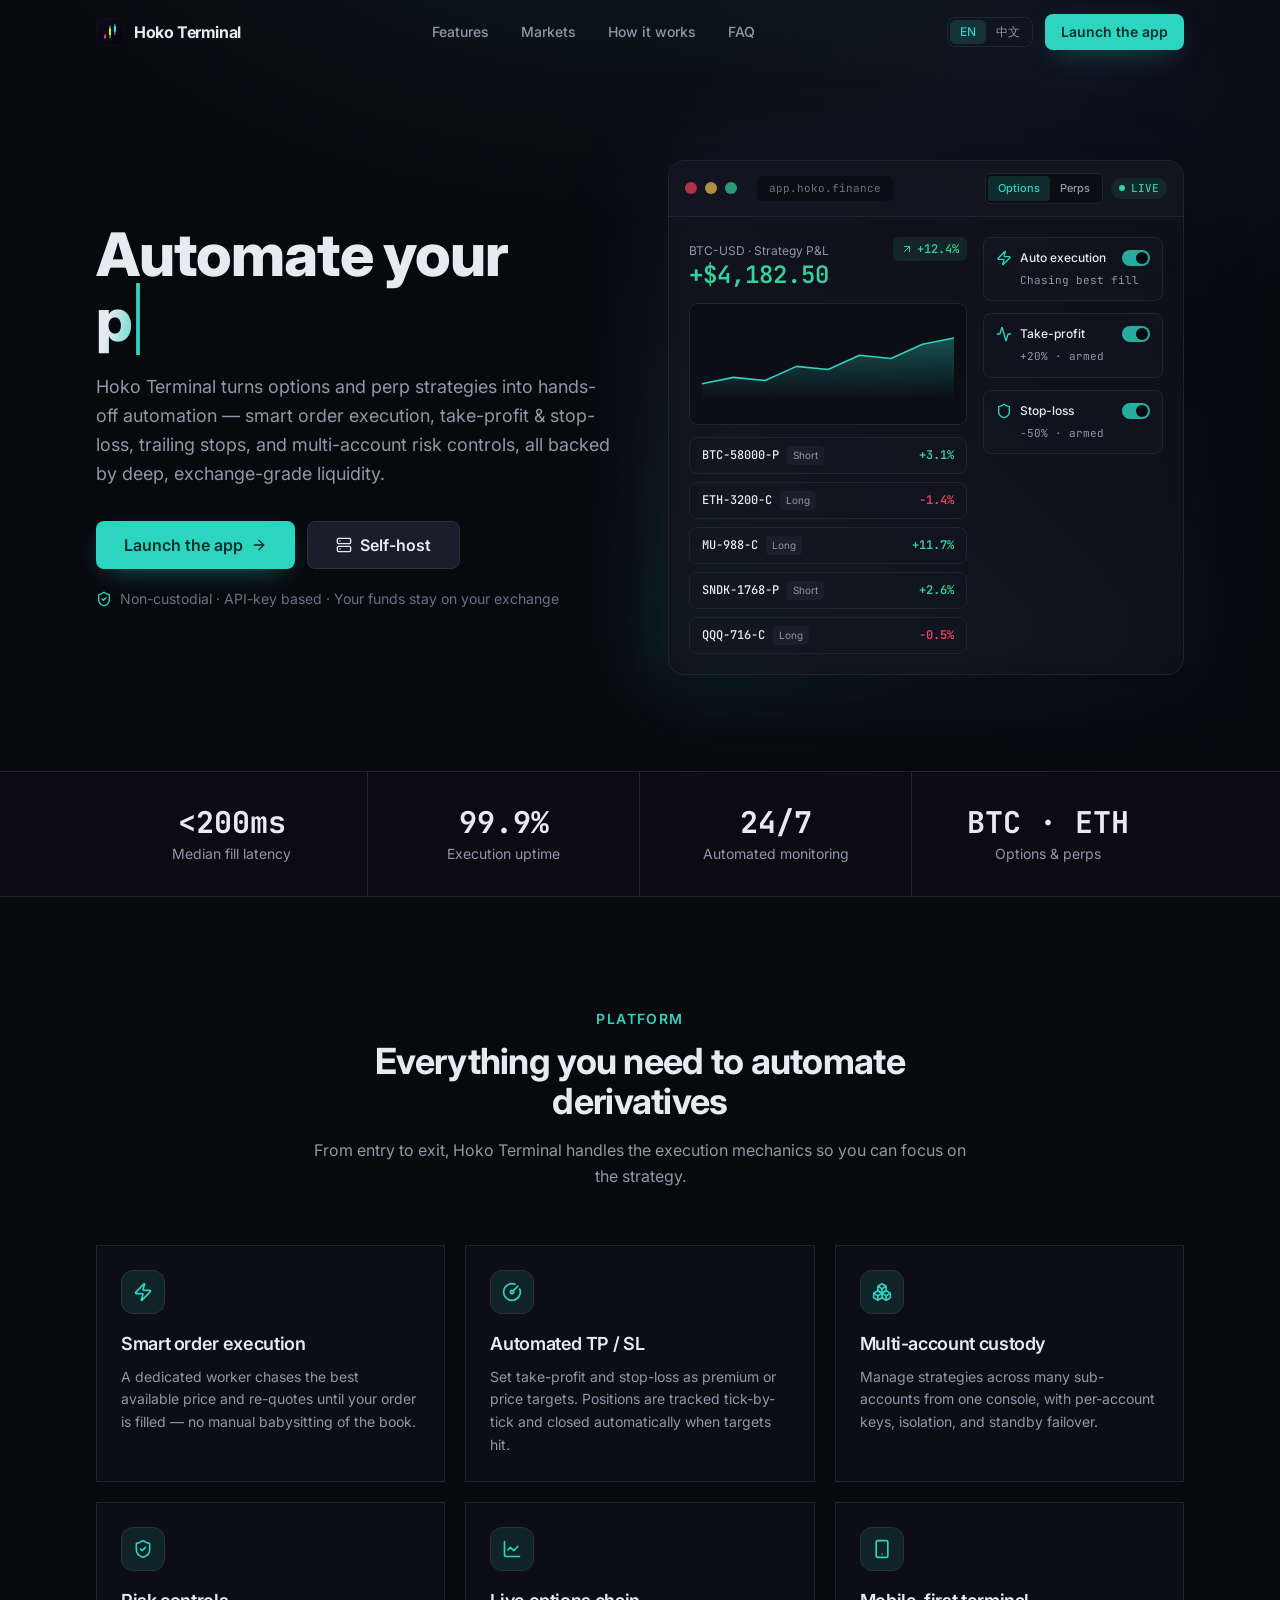
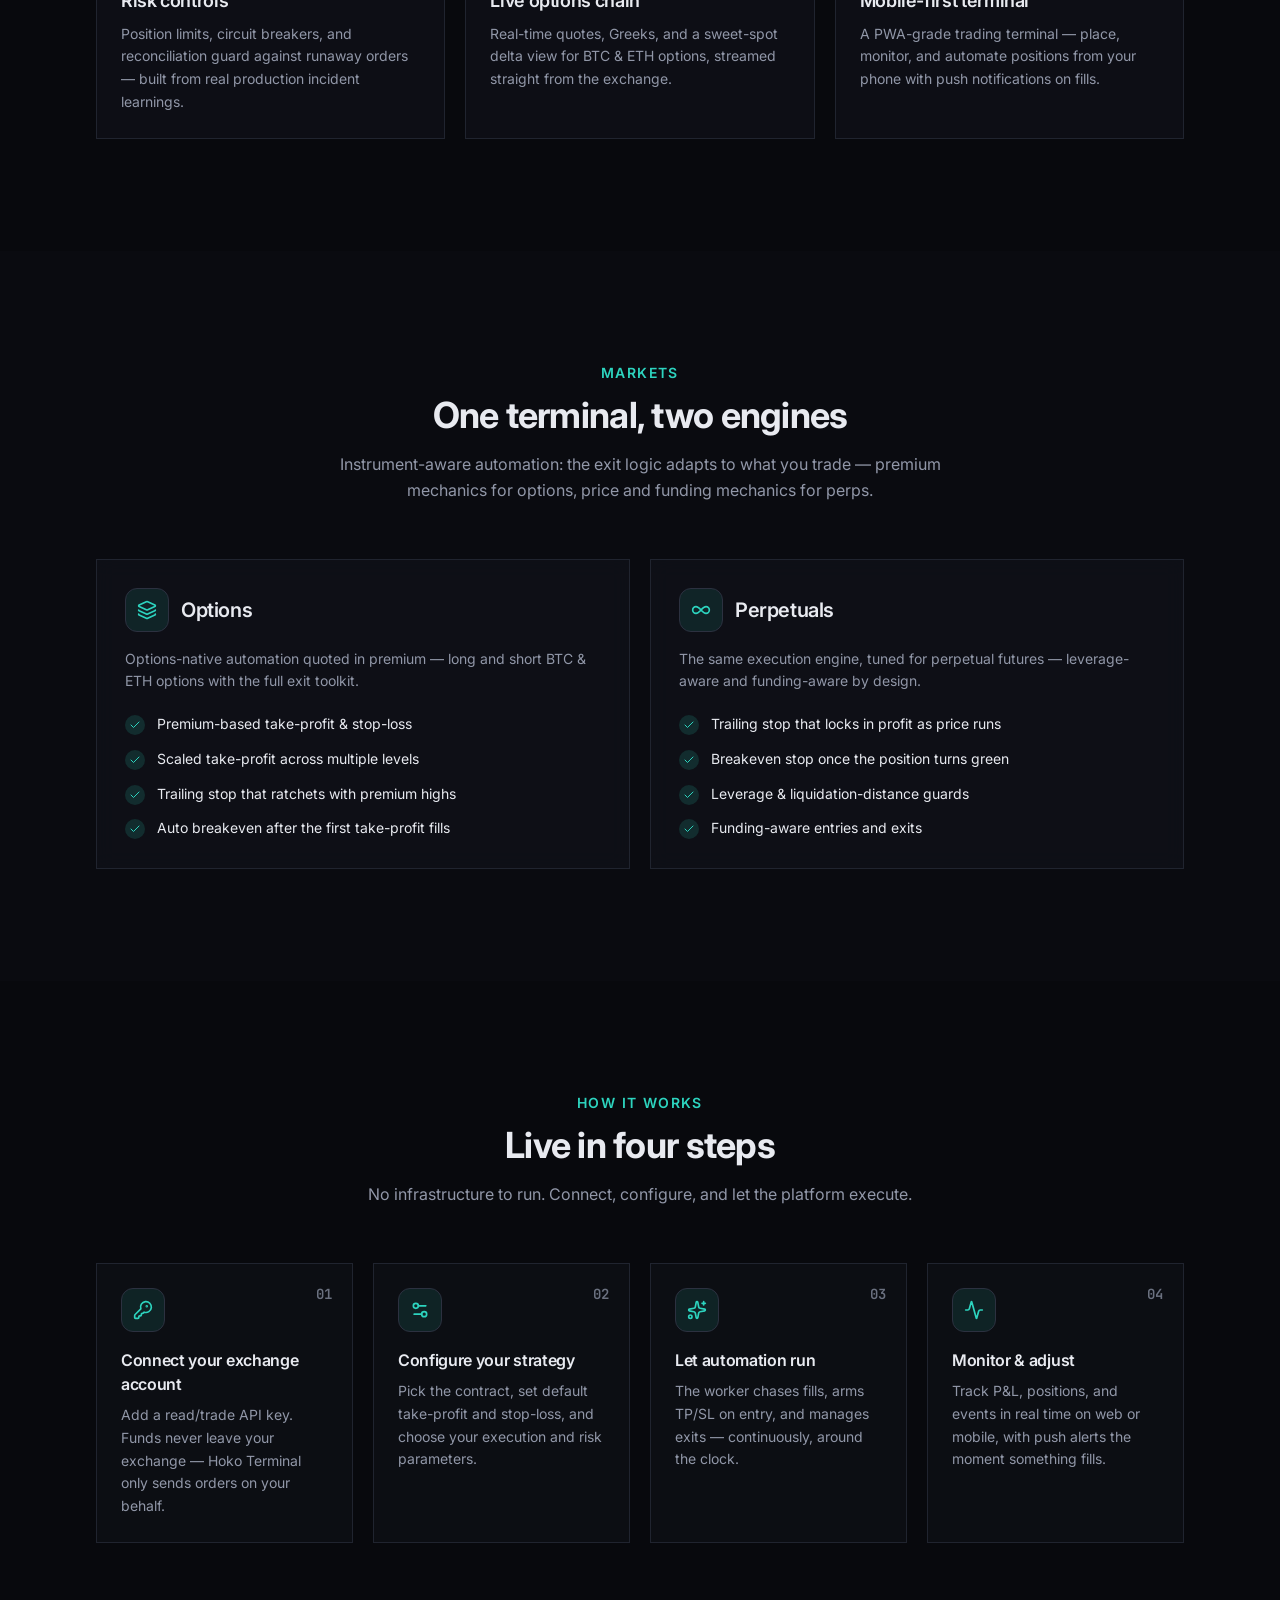
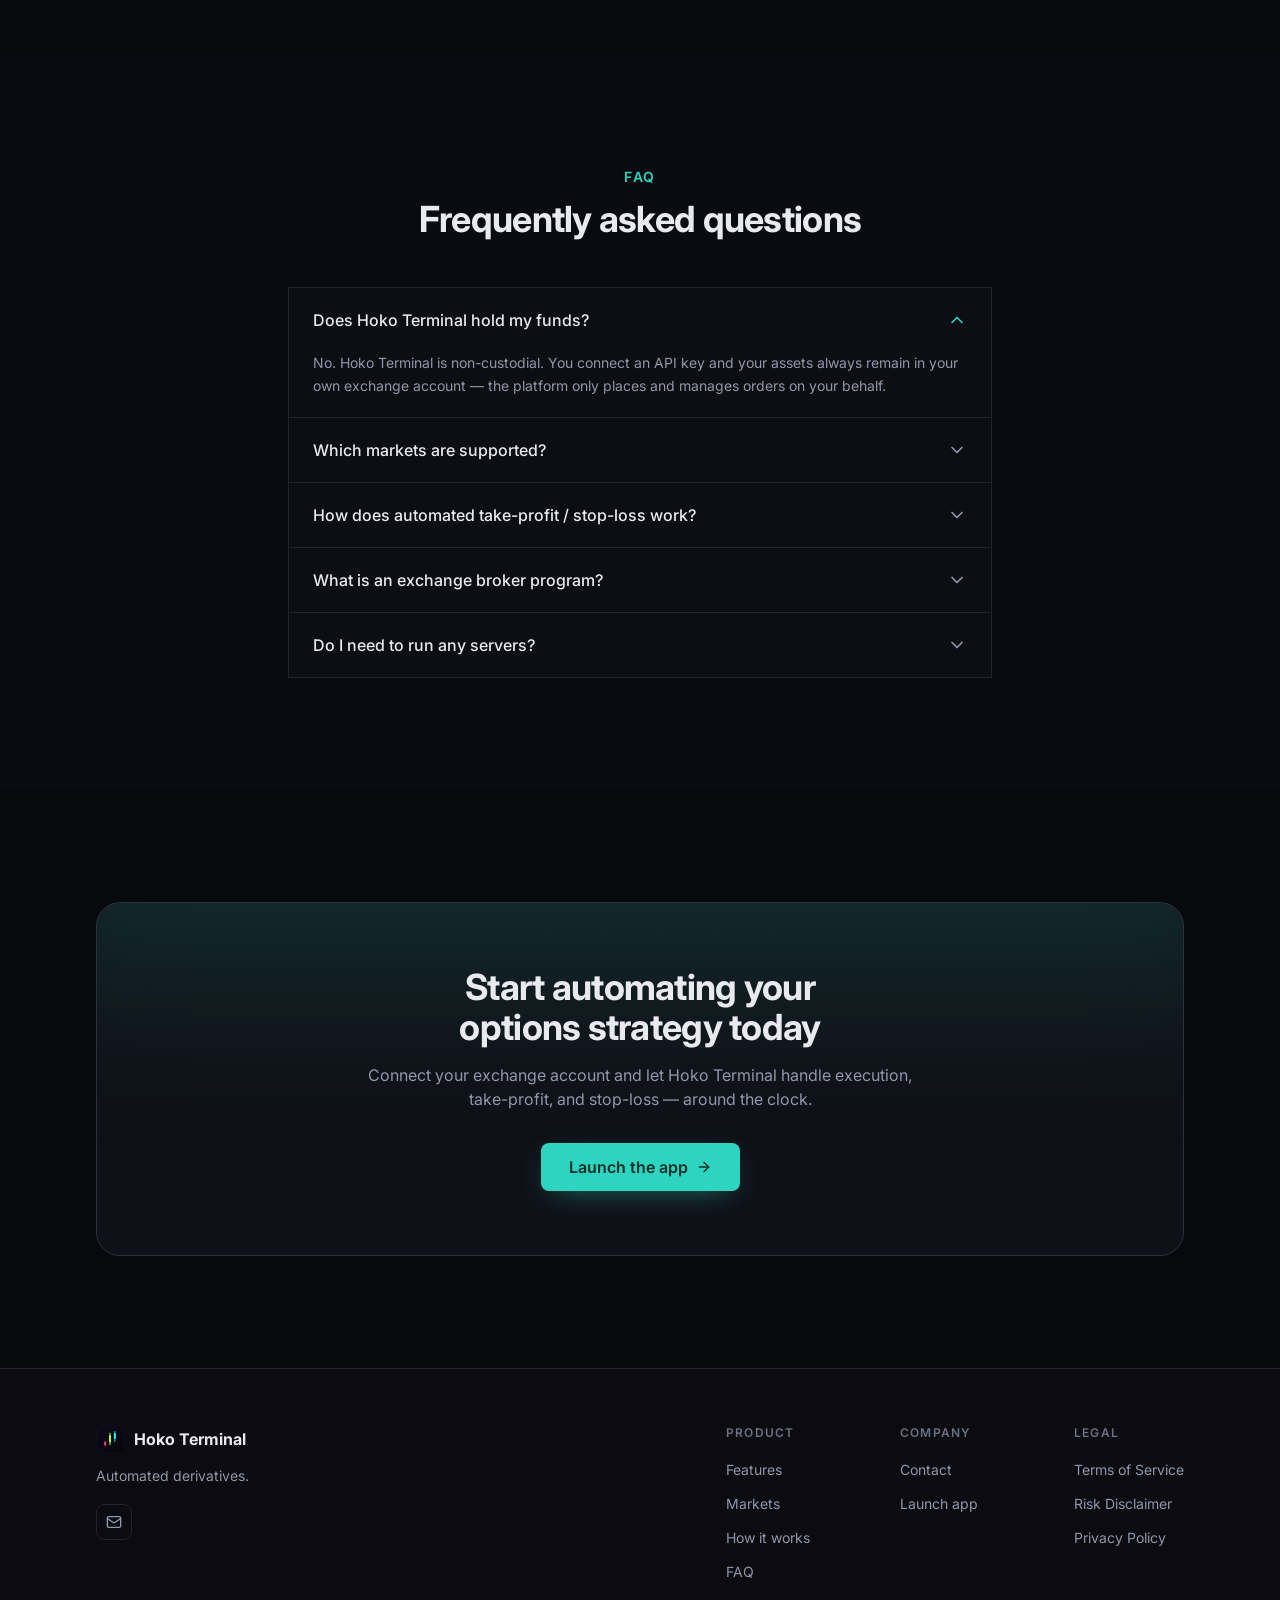
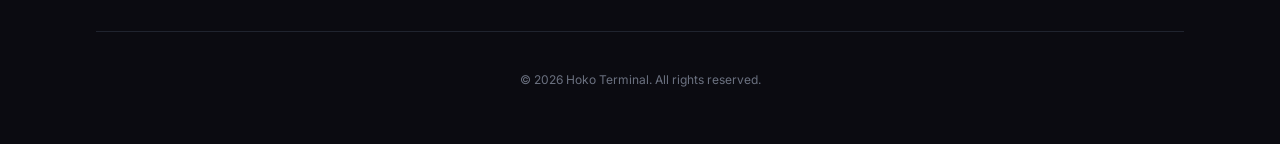
==== index.html @ 72d1b21d "feat: initial release" ====
<!doctype html>
<html lang="en" class="dark">
  <head>
    <meta charset="UTF-8" />
    <meta name="viewport" content="width=device-width, initial-scale=1.0" />
    <title>Hoko Terminal — Automated derivatives</title>
    <meta
      name="description"
      content="Hoko Terminal is an automated derivatives trading and strategy platform. Automate execution, take-profit / stop-loss, and risk controls across options and perpetuals, on every account and market."
    />
    <link rel="icon" type="image/svg+xml" href="/icon.svg" />
    <link rel="icon" type="image/png" sizes="32x32" href="/favicon-32.png" />
    <link rel="apple-touch-icon" href="/apple-touch-icon.png" />
    <link rel="preconnect" href="https://fonts.googleapis.com" />
    <link rel="preconnect" href="https://fonts.gstatic.com" crossorigin />
    <link
      href="https://fonts.googleapis.com/css2?family=Inter:wght@400;500;600;700;800&family=JetBrains+Mono:wght@400;500;600&display=swap"
      rel="stylesheet"
    />
    <script type="module" crossorigin src="/assets/main-DISXMI8W.js"></script>
    <link rel="modulepreload" crossorigin href="/assets/styles-DT14Fcyo.js">
    <link rel="stylesheet" crossorigin href="/assets/styles-CQISBtaQ.css">
  </head>
  <body>
    <div id="root"></div>
  </body>
</html>
---- assets/styles-CQISBtaQ.css ----
/*! tailwindcss v4.3.3 | MIT License | https://tailwindcss.com */
@layer properties{@supports (((-webkit-hyphens:none)) and (not (margin-trim:inline))) or ((-moz-orient:inline) and (not (color:rgb(from red r g b)))){*,:before,:after,::backdrop{--tw-translate-x:0;--tw-translate-y:0;--tw-translate-z:0;--tw-space-y-reverse:0;--tw-divide-y-reverse:0;--tw-border-style:solid;--tw-gradient-position:initial;--tw-gradient-from:#0000;--tw-gradient-via:#0000;--tw-gradient-to:#0000;--tw-gradient-stops:initial;--tw-gradient-via-stops:initial;--tw-gradient-from-position:0%;--tw-gradient-via-position:50%;--tw-gradient-to-position:100%;--tw-leading:initial;--tw-font-weight:initial;--tw-tracking:initial;--tw-shadow:0 0 #0000;--tw-shadow-color:initial;--tw-shadow-alpha:100%;--tw-inset-shadow:0 0 #0000;--tw-inset-shadow-color:initial;--tw-inset-shadow-alpha:100%;--tw-ring-color:initial;--tw-ring-shadow:0 0 #0000;--tw-inset-ring-color:initial;--tw-inset-ring-shadow:0 0 #0000;--tw-ring-inset:initial;--tw-ring-offset-width:0px;--tw-ring-offset-color:#fff;--tw-ring-offset-shadow:0 0 #0000;--tw-outline-style:solid;--tw-blur:initial;--tw-brightness:initial;--tw-contrast:initial;--tw-grayscale:initial;--tw-hue-rotate:initial;--tw-invert:initial;--tw-opacity:initial;--tw-saturate:initial;--tw-sepia:initial;--tw-drop-shadow:initial;--tw-drop-shadow-color:initial;--tw-drop-shadow-alpha:100%;--tw-drop-shadow-size:initial;--tw-duration:initial;--tw-divide-x-reverse:0}}}@layer theme{:root,:host{--font-sans:"Inter", ui-sans-serif, system-ui, -apple-system, "Segoe UI", sans-serif;--font-mono:"JetBrains Mono", "SFMono-Regular", ui-monospace, monospace;--color-black:#000;--spacing:.25rem;--container-xs:20rem;--container-xl:36rem;--container-2xl:42rem;--container-3xl:48rem;--container-6xl:72rem;--text-xs:.75rem;--text-xs--line-height:calc(1 / .75);--text-sm:.875rem;--text-sm--line-height:calc(1.25 / .875);--text-base:1rem;--text-base--line-height:calc(1.5 / 1);--text-lg:1.125rem;--text-lg--line-height:calc(1.75 / 1.125);--text-xl:1.25rem;--text-xl--line-height:calc(1.75 / 1.25);--text-2xl:1.5rem;--text-2xl--line-height:calc(2 / 1.5);--text-3xl:1.875rem;--text-3xl--line-height:calc(2.25 / 1.875);--text-4xl:2.25rem;--text-4xl--line-height:calc(2.5 / 2.25);--text-5xl:3rem;--text-5xl--line-height:1;--text-6xl:3.75rem;--text-6xl--line-height:1;--font-weight-light:300;--font-weight-medium:500;--font-weight-semibold:600;--font-weight-bold:700;--font-weight-extrabold:800;--tracking-tight:-.025em;--tracking-widest:.1em;--leading-relaxed:1.625;--radius-md:.375rem;--radius-lg:.5rem;--radius-xl:.75rem;--radius-2xl:1rem;--radius-3xl:1.5rem;--animate-pulse:pulse 2s cubic-bezier(.4, 0, .6, 1) infinite;--blur-2xl:40px;--blur-3xl:64px;--default-transition-duration:.15s;--default-transition-timing-function:cubic-bezier(.4, 0, .2, 1);--default-font-family:var(--font-sans);--default-mono-font-family:var(--font-mono);--color-bg:#08090d;--color-surface:#0f1118;--color-surface-2:#151823;--color-elevated:#1a1e2b;--color-border:#20242f;--color-border-strong:#2c3140;--color-fg:#e8eaf0;--color-muted:#9197a8;--color-faint:#6b7180;--color-accent:#2dd4bf;--color-accent-fg:#042f2a;--color-accent-2:#6366f1;--color-up:#34d399;--color-down:#f43f5e;--radius-card:1rem}}@layer base{*,:after,:before,::backdrop{box-sizing:border-box;border:0 solid;margin:0;padding:0}::file-selector-button{box-sizing:border-box;border:0 solid;margin:0;padding:0}html,:host{-webkit-text-size-adjust:100%;tab-size:4;line-height:1.5;font-family:var(--default-font-family,-apple-system, BlinkMacSystemFont, "Segoe UI", Roboto, "Helvetica Neue", "Noto Sans", Arial, sans-serif, "Apple Color Emoji", "Segoe UI Emoji", "Segoe UI Symbol", "Noto Color Emoji");font-feature-settings:var(--default-font-feature-settings,normal);font-variation-settings:var(--default-font-variation-settings,normal);-webkit-tap-highlight-color:transparent}hr{height:0;color:inherit;border-top-width:1px}abbr:where([title]){-webkit-text-decoration:underline dotted;text-decoration:underline dotted}h1,h2,h3,h4,h5,h6{font-size:inherit;font-weight:inherit}a{color:inherit;-webkit-text-decoration:inherit;-webkit-text-decoration:inherit;-webkit-text-decoration:inherit;-webkit-text-decoration:inherit;text-decoration:inherit}b,strong{font-weight:bolder}code,kbd,samp,pre{font-family:var(--default-mono-font-family,ui-monospace, SFMono-Regular, Menlo, Monaco, Consolas, "Liberation Mono", "Courier New", monospace);font-feature-settings:var(--default-mono-font-feature-settings,normal);font-variation-settings:var(--default-mono-font-variation-settings,normal);font-size:1em}small{font-size:80%}sub,sup{vertical-align:baseline;font-size:75%;line-height:0;position:relative}sub{bottom:-.25em}sup{top:-.5em}table{text-indent:0;border-color:inherit;border-collapse:collapse}:-moz-focusring:where(:not(iframe)){outline:auto}progress{vertical-align:baseline}summary{display:list-item}ol,ul,menu{list-style:none}img,svg,video,canvas,audio,iframe,embed,object{vertical-align:middle;display:block}img,video{max-width:100%;height:auto}button,input,select,optgroup,textarea{font:inherit;font-feature-settings:inherit;font-variation-settings:inherit;letter-spacing:inherit;color:inherit;opacity:1;background-color:#0000;border-radius:0}::file-selector-button{font:inherit;font-feature-settings:inherit;font-variation-settings:inherit;letter-spacing:inherit;color:inherit;opacity:1;background-color:#0000;border-radius:0}:where(select:is([multiple],[size])) optgroup{font-weight:bolder}:where(select:is([multiple],[size])) optgroup option{padding-inline-start:20px}::file-selector-button{margin-inline-end:4px}::placeholder{opacity:1}@supports (not ((-webkit-appearance:-apple-pay-button))) or (contain-intrinsic-size:1px){::placeholder{color:currentColor}@supports (color:color-mix(in lab, red, red)){::placeholder{color:color-mix(in oklab, currentcolor 50%, transparent)}}}textarea{resize:vertical}::-webkit-search-decoration{-webkit-appearance:none}::-webkit-date-and-time-value{min-height:1lh;text-align:inherit}::-webkit-datetime-edit{display:inline-flex}::-webkit-datetime-edit-fields-wrapper{padding:0}::-webkit-datetime-edit{padding-block:0}::-webkit-datetime-edit-year-field{padding-block:0}::-webkit-datetime-edit-month-field{padding-block:0}::-webkit-datetime-edit-day-field{padding-block:0}::-webkit-datetime-edit-hour-field{padding-block:0}::-webkit-datetime-edit-minute-field{padding-block:0}::-webkit-datetime-edit-second-field{padding-block:0}::-webkit-datetime-edit-millisecond-field{padding-block:0}::-webkit-datetime-edit-meridiem-field{padding-block:0}::-webkit-calendar-picker-indicator{line-height:1}:-moz-ui-invalid{box-shadow:none}button,input:where([type=button],[type=reset],[type=submit]){appearance:button}::file-selector-button{appearance:button}::-webkit-inner-spin-button{height:auto}::-webkit-outer-spin-button{height:auto}[hidden]:where(:not([hidden=until-found])){display:none!important}*{border-color:var(--color-border)}html{scroll-behavior:smooth}html,body{background:var(--color-bg);color:var(--color-fg);font-family:var(--font-sans);-webkit-font-smoothing:antialiased;text-rendering:optimizelegibility}body{background-image:radial-gradient(70rem 40rem at 50% -10rem,#2dd4bf1a,#0000 60%),radial-gradient(50rem 30rem at 85% 5rem,#6366f114,#0000 55%);background-repeat:no-repeat;min-height:100vh;margin:0}::selection{background:#2dd4bf4d}@supports (color:color-mix(in lab, red, red)){::selection{background:color-mix(in srgb, var(--color-accent) 30%, transparent)}}::selection{color:var(--color-fg)}h1,h2,h3,h4{letter-spacing:-.02em}button{cursor:pointer}button:disabled{cursor:not-allowed}}@layer components;@layer utilities{.pointer-events-none{pointer-events:none}.sr-only{clip-path:inset(50%);white-space:nowrap;border-width:0;width:1px;height:1px;margin:-1px;padding:0;position:absolute;overflow:hidden}.absolute{position:absolute}.fixed{position:fixed}.relative{position:relative}.-inset-4{inset:calc(var(--spacing) * -4)}.inset-0{inset:0}.-inset-x-20{inset-inline:calc(var(--spacing) * -20)}.inset-x-0{inset-inline:0}.-top-10{top:calc(var(--spacing) * -10)}.-top-24{top:calc(var(--spacing) * -24)}.top-0{top:0}.top-5{top:calc(var(--spacing) * 5)}.right-5{right:calc(var(--spacing) * 5)}.left-1\/2{left:50%}.-z-10{z-index:calc(10 * -1)}.z-50{z-index:50}.mx-1\.5{margin-inline:calc(var(--spacing) * 1.5)}.mx-auto{margin-inline:auto}.mt-0\.5{margin-top:calc(var(--spacing) * .5)}.mt-1{margin-top:var(--spacing)}.mt-1\.5{margin-top:calc(var(--spacing) * 1.5)}.mt-2{margin-top:calc(var(--spacing) * 2)}.mt-3{margin-top:calc(var(--spacing) * 3)}.mt-4{margin-top:calc(var(--spacing) * 4)}.mt-5{margin-top:calc(var(--spacing) * 5)}.mt-8{margin-top:calc(var(--spacing) * 8)}.mt-12{margin-top:calc(var(--spacing) * 12)}.mt-14{margin-top:calc(var(--spacing) * 14)}.mb-1\.5{margin-bottom:calc(var(--spacing) * 1.5)}.mb-2\.5{margin-bottom:calc(var(--spacing) * 2.5)}.mb-3{margin-bottom:calc(var(--spacing) * 3)}.mb-4{margin-bottom:calc(var(--spacing) * 4)}.mb-5{margin-bottom:calc(var(--spacing) * 5)}.mb-7{margin-bottom:calc(var(--spacing) * 7)}.mb-8{margin-bottom:calc(var(--spacing) * 8)}.-ml-0\.5{margin-left:calc(var(--spacing) * -.5)}.ml-3{margin-left:calc(var(--spacing) * 3)}.ml-auto{margin-left:auto}.block{display:block}.flex{display:flex}.grid{display:grid}.hidden{display:none}.inline-flex{display:inline-flex}.size-1\.5{width:calc(var(--spacing) * 1.5);height:calc(var(--spacing) * 1.5)}.size-3{width:calc(var(--spacing) * 3);height:calc(var(--spacing) * 3)}.size-3\.5{width:calc(var(--spacing) * 3.5);height:calc(var(--spacing) * 3.5)}.size-4{width:calc(var(--spacing) * 4);height:calc(var(--spacing) * 4)}.size-5{width:calc(var(--spacing) * 5);height:calc(var(--spacing) * 5)}.size-6{width:calc(var(--spacing) * 6);height:calc(var(--spacing) * 6)}.size-7{width:calc(var(--spacing) * 7);height:calc(var(--spacing) * 7)}.size-9{width:calc(var(--spacing) * 9);height:calc(var(--spacing) * 9)}.size-10{width:calc(var(--spacing) * 10);height:calc(var(--spacing) * 10)}.size-11{width:calc(var(--spacing) * 11);height:calc(var(--spacing) * 11)}.h-4{height:calc(var(--spacing) * 4)}.h-9{height:calc(var(--spacing) * 9)}.h-11{height:calc(var(--spacing) * 11)}.h-12{height:calc(var(--spacing) * 12)}.h-16{height:calc(var(--spacing) * 16)}.h-24{height:calc(var(--spacing) * 24)}.h-64{height:calc(var(--spacing) * 64)}.min-h-screen{min-height:100vh}.w-7{width:calc(var(--spacing) * 7)}.w-full{width:100%}.max-w-2xl{max-width:var(--container-2xl)}.max-w-3xl{max-width:var(--container-3xl)}.max-w-6xl{max-width:var(--container-6xl)}.max-w-180{max-width:calc(var(--spacing) * 180)}.max-w-xl{max-width:var(--container-xl)}.max-w-xs{max-width:var(--container-xs)}.shrink-0{flex-shrink:0}.-translate-x-1\/2{--tw-translate-x:calc(calc(1 / 2 * 100%) * -1);translate:var(--tw-translate-x) var(--tw-translate-y)}.rotate-180{rotate:180deg}.animate-caret{animation:1s step-end infinite caret-blink}.animate-fade-up{animation:.6s cubic-bezier(.16,1,.3,1) both fade-up}.animate-pulse{animation:var(--animate-pulse)}.scroll-mt-20{scroll-margin-top:calc(var(--spacing) * 20)}.grid-cols-2{grid-template-columns:repeat(2,minmax(0,1fr))}.grid-rows-\[0fr\]{grid-template-rows:0fr}.grid-rows-\[1fr\]{grid-template-rows:1fr}.flex-col{flex-direction:column}.flex-row{flex-direction:row}.items-baseline{align-items:baseline}.items-center{align-items:center}.justify-between{justify-content:space-between}.justify-center{justify-content:center}.justify-end{justify-content:flex-end}.justify-start{justify-content:flex-start}.gap-1{gap:var(--spacing)}.gap-1\.5{gap:calc(var(--spacing) * 1.5)}.gap-2{gap:calc(var(--spacing) * 2)}.gap-2\.5{gap:calc(var(--spacing) * 2.5)}.gap-3{gap:calc(var(--spacing) * 3)}.gap-4{gap:calc(var(--spacing) * 4)}.gap-5{gap:calc(var(--spacing) * 5)}.gap-8{gap:calc(var(--spacing) * 8)}.gap-10{gap:calc(var(--spacing) * 10)}.gap-12{gap:calc(var(--spacing) * 12)}.gap-14{gap:calc(var(--spacing) * 14)}:where(.space-y-2>:not(:last-child)){--tw-space-y-reverse:0;margin-block-start:calc(calc(var(--spacing) * 2) * var(--tw-space-y-reverse));margin-block-end:calc(calc(var(--spacing) * 2) * calc(1 - var(--tw-space-y-reverse)))}:where(.space-y-2\.5>:not(:last-child)){--tw-space-y-reverse:0;margin-block-start:calc(calc(var(--spacing) * 2.5) * var(--tw-space-y-reverse));margin-block-end:calc(calc(var(--spacing) * 2.5) * calc(1 - var(--tw-space-y-reverse)))}:where(.space-y-3>:not(:last-child)){--tw-space-y-reverse:0;margin-block-start:calc(calc(var(--spacing) * 3) * var(--tw-space-y-reverse));margin-block-end:calc(calc(var(--spacing) * 3) * calc(1 - var(--tw-space-y-reverse)))}:where(.space-y-5>:not(:last-child)){--tw-space-y-reverse:0;margin-block-start:calc(calc(var(--spacing) * 5) * var(--tw-space-y-reverse));margin-block-end:calc(calc(var(--spacing) * 5) * calc(1 - var(--tw-space-y-reverse)))}:where(.divide-y>:not(:last-child)){--tw-divide-y-reverse:0;border-bottom-style:var(--tw-border-style);border-top-style:var(--tw-border-style);border-top-width:calc(1px * var(--tw-divide-y-reverse));border-bottom-width:calc(1px * calc(1 - var(--tw-divide-y-reverse)))}:where(.divide-border>:not(:last-child)){border-color:var(--color-border)}.overflow-hidden{overflow:hidden}.rounded{border-radius:.25rem}.rounded-2xl{border-radius:var(--radius-2xl)}.rounded-3xl{border-radius:var(--radius-3xl)}.rounded-\[--radius-card\]{border-radius:--radius-card}.rounded-\[2rem\]{border-radius:2rem}.rounded-\[22\%\]{border-radius:22%}.rounded-full{border-radius:3.40282e38px}.rounded-lg{border-radius:var(--radius-lg)}.rounded-md{border-radius:var(--radius-md)}.rounded-xl{border-radius:var(--radius-xl)}.border{border-style:var(--tw-border-style);border-width:1px}.border-y{border-block-style:var(--tw-border-style);border-block-width:1px}.border-t{border-top-style:var(--tw-border-style);border-top-width:1px}.border-b{border-bottom-style:var(--tw-border-style);border-bottom-width:1px}.border-border{border-color:var(--color-border)}.border-border-strong{border-color:var(--color-border-strong)}.bg-\[\#f5c451\]\/70{background-color:oklab(84.3187% .0110193 .140794/.7)}.bg-accent{background-color:var(--color-accent)}.bg-accent\/10{background-color:#2dd4bf1a}@supports (color:color-mix(in lab, red, red)){.bg-accent\/10{background-color:color-mix(in oklab, var(--color-accent) 10%, transparent)}}.bg-accent\/15{background-color:#2dd4bf26}@supports (color:color-mix(in lab, red, red)){.bg-accent\/15{background-color:color-mix(in oklab, var(--color-accent) 15%, transparent)}}.bg-accent\/80{background-color:#2dd4bfcc}@supports (color:color-mix(in lab, red, red)){.bg-accent\/80{background-color:color-mix(in oklab, var(--color-accent) 80%, transparent)}}.bg-bg{background-color:var(--color-bg)}.bg-bg\/40{background-color:#08090d66}@supports (color:color-mix(in lab, red, red)){.bg-bg\/40{background-color:color-mix(in oklab, var(--color-bg) 40%, transparent)}}.bg-bg\/60{background-color:#08090d99}@supports (color:color-mix(in lab, red, red)){.bg-bg\/60{background-color:color-mix(in oklab, var(--color-bg) 60%, transparent)}}.bg-down\/70{background-color:#f43f5eb3}@supports (color:color-mix(in lab, red, red)){.bg-down\/70{background-color:color-mix(in oklab, var(--color-down) 70%, transparent)}}.bg-elevated{background-color:var(--color-elevated)}.bg-surface{background-color:var(--color-surface)}.bg-surface-2\/40{background-color:#15182366}@supports (color:color-mix(in lab, red, red)){.bg-surface-2\/40{background-color:color-mix(in oklab, var(--color-surface-2) 40%, transparent)}}.bg-surface-2\/60{background-color:#15182399}@supports (color:color-mix(in lab, red, red)){.bg-surface-2\/60{background-color:color-mix(in oklab, var(--color-surface-2) 60%, transparent)}}.bg-surface\/30{background-color:#0f11184d}@supports (color:color-mix(in lab, red, red)){.bg-surface\/30{background-color:color-mix(in oklab, var(--color-surface) 30%, transparent)}}.bg-surface\/40{background-color:#0f111866}@supports (color:color-mix(in lab, red, red)){.bg-surface\/40{background-color:color-mix(in oklab, var(--color-surface) 40%, transparent)}}.bg-surface\/60{background-color:#0f111899}@supports (color:color-mix(in lab, red, red)){.bg-surface\/60{background-color:color-mix(in oklab, var(--color-surface) 60%, transparent)}}.bg-up{background-color:var(--color-up)}.bg-up\/10{background-color:#34d3991a}@supports (color:color-mix(in lab, red, red)){.bg-up\/10{background-color:color-mix(in oklab, var(--color-up) 10%, transparent)}}.bg-up\/70{background-color:#34d399b3}@supports (color:color-mix(in lab, red, red)){.bg-up\/70{background-color:color-mix(in oklab, var(--color-up) 70%, transparent)}}.bg-linear-to-b{--tw-gradient-position:to bottom}@supports (background-image:linear-gradient(in lab, red, red)){.bg-linear-to-b{--tw-gradient-position:to bottom in oklab}}.bg-linear-to-b{background-image:linear-gradient(var(--tw-gradient-stops))}.bg-gradient-to-tr{--tw-gradient-position:to top right in oklab;background-image:linear-gradient(var(--tw-gradient-stops))}.grid-bg{background-image:linear-gradient(90deg,#ffffff06 1px,#0000 1px),linear-gradient(#ffffff06 1px,#0000 1px);background-size:56px 56px}.from-accent\/20{--tw-gradient-from:#2dd4bf33}@supports (color:color-mix(in lab, red, red)){.from-accent\/20{--tw-gradient-from:color-mix(in oklab, var(--color-accent) 20%, transparent)}}.from-accent\/20{--tw-gradient-stops:var(--tw-gradient-via-stops,var(--tw-gradient-position), var(--tw-gradient-from) var(--tw-gradient-from-position), var(--tw-gradient-to) var(--tw-gradient-to-position))}.via-accent-2\/10{--tw-gradient-via:#6366f11a}@supports (color:color-mix(in lab, red, red)){.via-accent-2\/10{--tw-gradient-via:color-mix(in oklab, var(--color-accent-2) 10%, transparent)}}.via-accent-2\/10{--tw-gradient-via-stops:var(--tw-gradient-position), var(--tw-gradient-from) var(--tw-gradient-from-position), var(--tw-gradient-via) var(--tw-gradient-via-position), var(--tw-gradient-to) var(--tw-gradient-to-position);--tw-gradient-stops:var(--tw-gradient-via-stops)}.to-transparent{--tw-gradient-to:transparent;--tw-gradient-stops:var(--tw-gradient-via-stops,var(--tw-gradient-position), var(--tw-gradient-from) var(--tw-gradient-from-position), var(--tw-gradient-to) var(--tw-gradient-to-position))}.mask-\[radial-gradient\(40rem_20rem_at_50\%_0\%\,black\,transparent\)\]{-webkit-mask-image:radial-gradient(40rem 20rem at 50% 0,#000,#0000);mask-image:radial-gradient(40rem 20rem at 50% 0,#000,#0000)}.mask-\[radial-gradient\(60rem_40rem_at_50\%_-5rem\,black\,transparent\)\]{-webkit-mask-image:radial-gradient(60rem 40rem at 50% -5rem,#000,#0000);mask-image:radial-gradient(60rem 40rem at 50% -5rem,#000,#0000)}.text-gradient{background:linear-gradient(100deg, var(--color-fg) 30%, var(--color-accent) 100%);color:#0000;-webkit-background-clip:text;background-clip:text}.p-0\.5{padding:calc(var(--spacing) * .5)}.p-3{padding:calc(var(--spacing) * 3)}.p-5{padding:calc(var(--spacing) * 5)}.p-6{padding:calc(var(--spacing) * 6)}.p-7{padding:calc(var(--spacing) * 7)}.px-1\.5{padding-inline:calc(var(--spacing) * 1.5)}.px-2{padding-inline:calc(var(--spacing) * 2)}.px-2\.5{padding-inline:calc(var(--spacing) * 2.5)}.px-3{padding-inline:calc(var(--spacing) * 3)}.px-4{padding-inline:calc(var(--spacing) * 4)}.px-5{padding-inline:calc(var(--spacing) * 5)}.px-6{padding-inline:calc(var(--spacing) * 6)}.px-7{padding-inline:calc(var(--spacing) * 7)}.py-0\.5{padding-block:calc(var(--spacing) * .5)}.py-1{padding-block:var(--spacing)}.py-1\.5{padding-block:calc(var(--spacing) * 1.5)}.py-2{padding-block:calc(var(--spacing) * 2)}.py-2\.5{padding-block:calc(var(--spacing) * 2.5)}.py-3{padding-block:calc(var(--spacing) * 3)}.py-4{padding-block:calc(var(--spacing) * 4)}.py-5{padding-block:calc(var(--spacing) * 5)}.py-8{padding-block:calc(var(--spacing) * 8)}.py-12{padding-block:calc(var(--spacing) * 12)}.py-14{padding-block:calc(var(--spacing) * 14)}.py-16{padding-block:calc(var(--spacing) * 16)}.py-20{padding-block:calc(var(--spacing) * 20)}.pt-6{padding-top:calc(var(--spacing) * 6)}.pt-16{padding-top:calc(var(--spacing) * 16)}.pt-32{padding-top:calc(var(--spacing) * 32)}.pb-5{padding-bottom:calc(var(--spacing) * 5)}.pb-16{padding-bottom:calc(var(--spacing) * 16)}.pl-6{padding-left:calc(var(--spacing) * 6)}.text-center{text-align:center}.text-left{text-align:left}.font-mono{font-family:var(--font-mono)}.text-2xl{font-size:var(--text-2xl);line-height:var(--tw-leading,var(--text-2xl--line-height))}.text-3xl{font-size:var(--text-3xl);line-height:var(--tw-leading,var(--text-3xl--line-height))}.text-4xl{font-size:var(--text-4xl);line-height:var(--tw-leading,var(--text-4xl--line-height))}.text-base{font-size:var(--text-base);line-height:var(--tw-leading,var(--text-base--line-height))}.text-lg{font-size:var(--text-lg);line-height:var(--tw-leading,var(--text-lg--line-height))}.text-sm{font-size:var(--text-sm);line-height:var(--tw-leading,var(--text-sm--line-height))}.text-xl{font-size:var(--text-xl);line-height:var(--tw-leading,var(--text-xl--line-height))}.text-xs{font-size:var(--text-xs);line-height:var(--tw-leading,var(--text-xs--line-height))}.text-\[10px\]{font-size:10px}.text-\[11px\]{font-size:11px}.text-\[13px\]{font-size:13px}.leading-\[1\.08\]{--tw-leading:1.08;line-height:1.08}.leading-\[1\.9\]{--tw-leading:1.9;line-height:1.9}.leading-relaxed{--tw-leading:var(--leading-relaxed);line-height:var(--leading-relaxed)}.font-bold{--tw-font-weight:var(--font-weight-bold);font-weight:var(--font-weight-bold)}.font-extrabold{--tw-font-weight:var(--font-weight-extrabold);font-weight:var(--font-weight-extrabold)}.font-light{--tw-font-weight:var(--font-weight-light);font-weight:var(--font-weight-light)}.font-medium{--tw-font-weight:var(--font-weight-medium);font-weight:var(--font-weight-medium)}.font-semibold{--tw-font-weight:var(--font-weight-semibold);font-weight:var(--font-weight-semibold)}.tracking-tight{--tw-tracking:var(--tracking-tight);letter-spacing:var(--tracking-tight)}.tracking-widest{--tw-tracking:var(--tracking-widest);letter-spacing:var(--tracking-widest)}.text-balance{text-wrap:balance}.text-pretty{text-wrap:pretty}.whitespace-nowrap{white-space:nowrap}.text-accent{color:var(--color-accent)}.text-accent-fg{color:var(--color-accent-fg)}.text-down{color:var(--color-down)}.text-faint{color:var(--color-faint)}.text-fg{color:var(--color-fg)}.text-muted{color:var(--color-muted)}.text-up{color:var(--color-up)}.uppercase{text-transform:uppercase}.opacity-0{opacity:0}.opacity-40{opacity:.4}.opacity-100{opacity:1}.shadow-2xl{--tw-shadow:0 25px 50px -12px var(--tw-shadow-color,#00000040);box-shadow:var(--tw-inset-shadow), var(--tw-inset-ring-shadow), var(--tw-ring-offset-shadow), var(--tw-ring-shadow), var(--tw-shadow)}.shadow-\[0_8px_30px_-12px_rgba\(45\,212\,191\,0\.6\)\]{--tw-shadow:0 8px 30px -12px var(--tw-shadow-color,#2dd4bf99);box-shadow:var(--tw-inset-shadow), var(--tw-inset-ring-shadow), var(--tw-ring-offset-shadow), var(--tw-ring-shadow), var(--tw-shadow)}.shadow-lg{--tw-shadow:0 10px 15px -3px var(--tw-shadow-color,#0000001a), 0 4px 6px -4px var(--tw-shadow-color,#0000001a);box-shadow:var(--tw-inset-shadow), var(--tw-inset-ring-shadow), var(--tw-ring-offset-shadow), var(--tw-ring-shadow), var(--tw-shadow)}.shadow-black\/40{--tw-shadow-color:#0006}@supports (color:color-mix(in lab, red, red)){.shadow-black\/40{--tw-shadow-color:color-mix(in oklab, color-mix(in oklab, var(--color-black) 40%, transparent) var(--tw-shadow-alpha), transparent)}}.outline{outline-style:var(--tw-outline-style);outline-width:1px}.blur-2xl{--tw-blur:blur(var(--blur-2xl));filter:var(--tw-blur,) var(--tw-brightness,) var(--tw-contrast,) var(--tw-grayscale,) var(--tw-hue-rotate,) var(--tw-invert,) var(--tw-saturate,) var(--tw-sepia,) var(--tw-drop-shadow,)}.blur-3xl{--tw-blur:blur(var(--blur-3xl));filter:var(--tw-blur,) var(--tw-brightness,) var(--tw-contrast,) var(--tw-grayscale,) var(--tw-hue-rotate,) var(--tw-invert,) var(--tw-saturate,) var(--tw-sepia,) var(--tw-drop-shadow,)}.filter{filter:var(--tw-blur,) var(--tw-brightness,) var(--tw-contrast,) var(--tw-grayscale,) var(--tw-hue-rotate,) var(--tw-invert,) var(--tw-saturate,) var(--tw-sepia,) var(--tw-drop-shadow,)}.panel{background:#0f1118cc}@supports (color:color-mix(in lab, red, red)){.panel{background:color-mix(in srgb, var(--color-surface) 80%, transparent)}}.panel{border:1px solid var(--color-border);-webkit-backdrop-filter:blur(10px);backdrop-filter:blur(10px)}.transition-all{transition-property:all;transition-timing-function:var(--tw-ease,var(--default-transition-timing-function));transition-duration:var(--tw-duration,var(--default-transition-duration))}.transition-colors{transition-property:color,background-color,border-color,outline-color,text-decoration-color,fill,stroke,--tw-gradient-from,--tw-gradient-via,--tw-gradient-to;transition-timing-function:var(--tw-ease,var(--default-transition-timing-function));transition-duration:var(--tw-duration,var(--default-transition-duration))}.transition-opacity{transition-property:opacity;transition-timing-function:var(--tw-ease,var(--default-transition-timing-function));transition-duration:var(--tw-duration,var(--default-transition-duration))}.transition-transform{transition-property:transform,translate,scale,rotate;transition-timing-function:var(--tw-ease,var(--default-transition-timing-function));transition-duration:var(--tw-duration,var(--default-transition-duration))}.duration-150{--tw-duration:.15s;transition-duration:.15s}.duration-300{--tw-duration:.3s;transition-duration:.3s}.\[animation-delay\:120ms\]{animation-delay:.12s}.group-focus-within\:opacity-100:is(:where(.group):focus-within *){opacity:1}@media (hover:hover){.group-hover\:opacity-100:is(:where(.group):hover *){opacity:1}.hover\:-translate-y-1:hover{--tw-translate-y:calc(var(--spacing) * -1);translate:var(--tw-translate-x) var(--tw-translate-y)}.hover\:-translate-y-px:hover{--tw-translate-y:-1px;translate:var(--tw-translate-x) var(--tw-translate-y)}.hover\:border-accent\/60:hover{border-color:#2dd4bf99}@supports (color:color-mix(in lab, red, red)){.hover\:border-accent\/60:hover{border-color:color-mix(in oklab, var(--color-accent) 60%, transparent)}}.hover\:border-border-strong:hover{border-color:var(--color-border-strong)}.hover\:border-faint:hover{border-color:var(--color-faint)}.hover\:bg-accent\/90:hover{background-color:#2dd4bfe6}@supports (color:color-mix(in lab, red, red)){.hover\:bg-accent\/90:hover{background-color:color-mix(in oklab, var(--color-accent) 90%, transparent)}}.hover\:bg-surface-2:hover{background-color:var(--color-surface-2)}.hover\:bg-surface\/90:hover{background-color:#0f1118e6}@supports (color:color-mix(in lab, red, red)){.hover\:bg-surface\/90:hover{background-color:color-mix(in oklab, var(--color-surface) 90%, transparent)}}.hover\:text-accent:hover{color:var(--color-accent)}.hover\:text-fg:hover{color:var(--color-fg)}}.focus-visible\:ring-2:focus-visible{--tw-ring-shadow:var(--tw-ring-inset,) 0 0 0 calc(2px + var(--tw-ring-offset-width)) var(--tw-ring-color,currentcolor);box-shadow:var(--tw-inset-shadow), var(--tw-inset-ring-shadow), var(--tw-ring-offset-shadow), var(--tw-ring-shadow), var(--tw-shadow)}.focus-visible\:ring-accent\/60:focus-visible{--tw-ring-color:#2dd4bf99}@supports (color:color-mix(in lab, red, red)){.focus-visible\:ring-accent\/60:focus-visible{--tw-ring-color:color-mix(in oklab, var(--color-accent) 60%, transparent)}}.focus-visible\:ring-offset-2:focus-visible{--tw-ring-offset-width:2px;--tw-ring-offset-shadow:var(--tw-ring-inset,) 0 0 0 var(--tw-ring-offset-width) var(--tw-ring-offset-color)}.focus-visible\:ring-offset-bg:focus-visible{--tw-ring-offset-color:var(--color-bg)}.focus-visible\:outline-none:focus-visible{--tw-outline-style:none;outline-style:none}.disabled\:pointer-events-none:disabled{pointer-events:none}.disabled\:opacity-50:disabled{opacity:.5}@media (width>=40rem){.sm\:col-span-2{grid-column:span 2/span 2}.sm\:col-span-3{grid-column:span 3/span 3}.sm\:flex{display:flex}.sm\:grid-cols-2{grid-template-columns:repeat(2,minmax(0,1fr))}.sm\:grid-cols-3{grid-template-columns:repeat(3,minmax(0,1fr))}.sm\:grid-cols-5{grid-template-columns:repeat(5,minmax(0,1fr))}.sm\:flex-row{flex-direction:row}.sm\:gap-16{gap:calc(var(--spacing) * 16)}.sm\:px-8{padding-inline:calc(var(--spacing) * 8)}.sm\:px-16{padding-inline:calc(var(--spacing) * 16)}.sm\:py-16{padding-block:calc(var(--spacing) * 16)}.sm\:py-28{padding-block:calc(var(--spacing) * 28)}.sm\:pt-40{padding-top:calc(var(--spacing) * 40)}.sm\:pb-24{padding-bottom:calc(var(--spacing) * 24)}.sm\:text-3xl{font-size:var(--text-3xl);line-height:var(--tw-leading,var(--text-3xl--line-height))}.sm\:text-4xl{font-size:var(--text-4xl);line-height:var(--tw-leading,var(--text-4xl--line-height))}.sm\:text-5xl{font-size:var(--text-5xl);line-height:var(--tw-leading,var(--text-5xl--line-height))}}@media (width>=48rem){.md\:flex{display:flex}.md\:hidden{display:none}.md\:grid-cols-2{grid-template-columns:repeat(2,minmax(0,1fr))}.md\:flex-row{flex-direction:row}}@media (width>=64rem){.lg\:mx-0{margin-inline:0}.lg\:grid-cols-2{grid-template-columns:repeat(2,minmax(0,1fr))}.lg\:grid-cols-3{grid-template-columns:repeat(3,minmax(0,1fr))}.lg\:grid-cols-4{grid-template-columns:repeat(4,minmax(0,1fr))}.lg\:justify-start{justify-content:flex-start}:where(.lg\:divide-x>:not(:last-child)){--tw-divide-x-reverse:0;border-inline-style:var(--tw-border-style);border-inline-start-width:calc(1px * var(--tw-divide-x-reverse));border-inline-end-width:calc(1px * calc(1 - var(--tw-divide-x-reverse)))}.lg\:text-left{text-align:left}.lg\:text-6xl{font-size:var(--text-6xl);line-height:var(--tw-leading,var(--text-6xl--line-height))}}.\[\&_svg\]\:size-4 svg{width:calc(var(--spacing) * 4);height:calc(var(--spacing) * 4)}.\[\&_svg\]\:shrink-0 svg{flex-shrink:0}}@keyframes fade-up{0%{opacity:0;transform:translateY(12px)}to{opacity:1;transform:translateY(0)}}@keyframes marquee{0%{transform:translate(0)}to{transform:translate(-50%)}}@keyframes caret-blink{0%,45%{opacity:1}50%,to{opacity:0}}@property --tw-translate-x{syntax:"*";inherits:false;initial-value:0}@property --tw-translate-y{syntax:"*";inherits:false;initial-value:0}@property --tw-translate-z{syntax:"*";inherits:false;initial-value:0}@property --tw-space-y-reverse{syntax:"*";inherits:false;initial-value:0}@property --tw-divide-y-reverse{syntax:"*";inherits:false;initial-value:0}@property --tw-border-style{syntax:"*";inherits:false;initial-value:solid}@property --tw-gradient-position{syntax:"*";inherits:false}@property --tw-gradient-from{syntax:"<color>";inherits:false;initial-value:#0000}@property --tw-gradient-via{syntax:"<color>";inherits:false;initial-value:#0000}@property --tw-gradient-to{syntax:"<color>";inherits:false;initial-value:#0000}@property --tw-gradient-stops{syntax:"*";inherits:false}@property --tw-gradient-via-stops{syntax:"*";inherits:false}@property --tw-gradient-from-position{syntax:"<length-percentage>";inherits:false;initial-value:0%}@property --tw-gradient-via-position{syntax:"<length-percentage>";inherits:false;initial-value:50%}@property --tw-gradient-to-position{syntax:"<length-percentage>";inherits:false;initial-value:100%}@property --tw-leading{syntax:"*";inherits:false}@property --tw-font-weight{syntax:"*";inherits:false}@property --tw-tracking{syntax:"*";inherits:false}@property --tw-shadow{syntax:"*";inherits:false;initial-value:0 0 #0000}@property --tw-shadow-color{syntax:"*";inherits:false}@property --tw-shadow-alpha{syntax:"<percentage>";inherits:false;initial-value:100%}@property --tw-inset-shadow{syntax:"*";inherits:false;initial-value:0 0 #0000}@property --tw-inset-shadow-color{syntax:"*";inherits:false}@property --tw-inset-shadow-alpha{syntax:"<percentage>";inherits:false;initial-value:100%}@property --tw-ring-color{syntax:"*";inherits:false}@property --tw-ring-shadow{syntax:"*";inherits:false;initial-value:0 0 #0000}@property --tw-inset-ring-color{syntax:"*";inherits:false}@property --tw-inset-ring-shadow{syntax:"*";inherits:false;initial-value:0 0 #0000}@property --tw-ring-inset{syntax:"*";inherits:false}@property --tw-ring-offset-width{syntax:"<length>";inherits:false;initial-value:0}@property --tw-ring-offset-color{syntax:"*";inherits:false;initial-value:#fff}@property --tw-ring-offset-shadow{syntax:"*";inherits:false;initial-value:0 0 #0000}@property --tw-outline-style{syntax:"*";inherits:false;initial-value:solid}@property --tw-blur{syntax:"*";inherits:false}@property --tw-brightness{syntax:"*";inherits:false}@property --tw-contrast{syntax:"*";inherits:false}@property --tw-grayscale{syntax:"*";inherits:false}@property --tw-hue-rotate{syntax:"*";inherits:false}@property --tw-invert{syntax:"*";inherits:false}@property --tw-opacity{syntax:"*";inherits:false}@property --tw-saturate{syntax:"*";inherits:false}@property --tw-sepia{syntax:"*";inherits:false}@property --tw-drop-shadow{syntax:"*";inherits:false}@property --tw-drop-shadow-color{syntax:"*";inherits:false}@property --tw-drop-shadow-alpha{syntax:"<percentage>";inherits:false;initial-value:100%}@property --tw-drop-shadow-size{syntax:"*";inherits:false}@property --tw-duration{syntax:"*";inherits:false}@property --tw-divide-x-reverse{syntax:"*";inherits:false;initial-value:0}@keyframes pulse{50%{opacity:.5}}
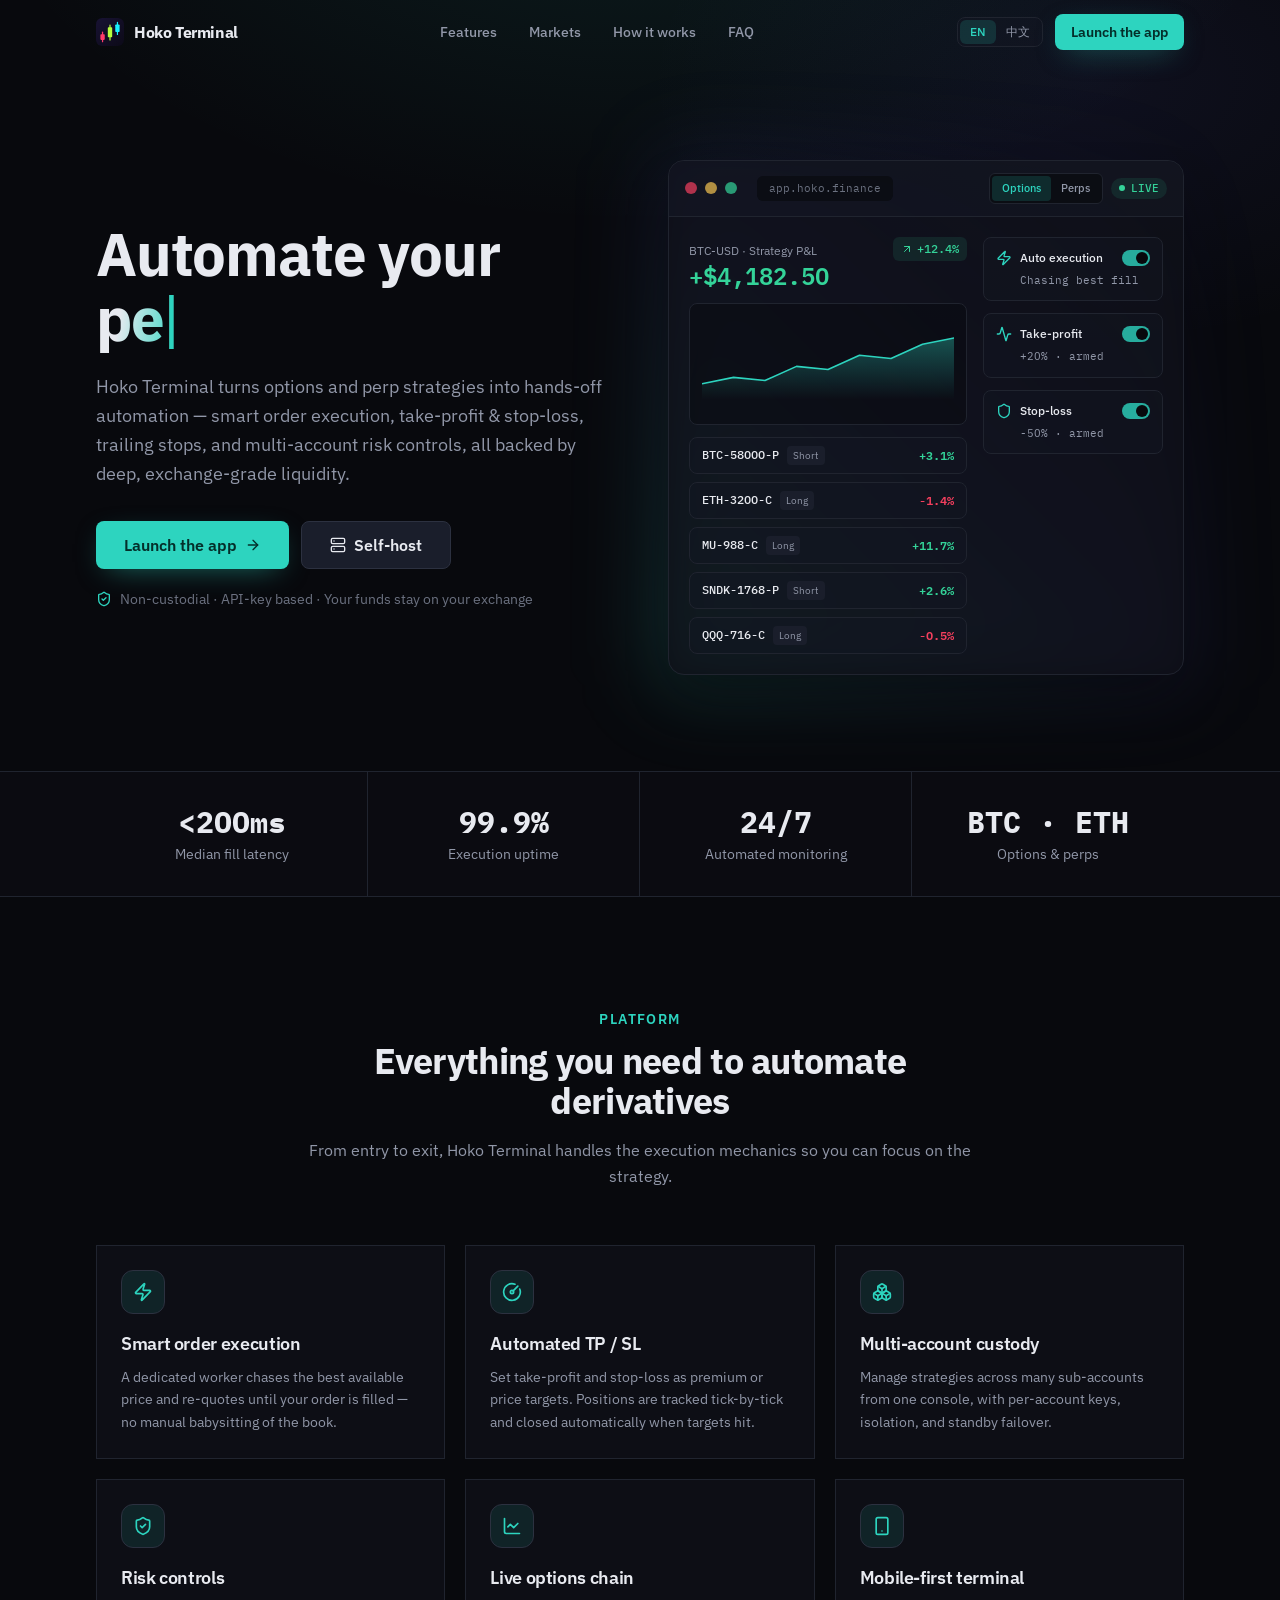
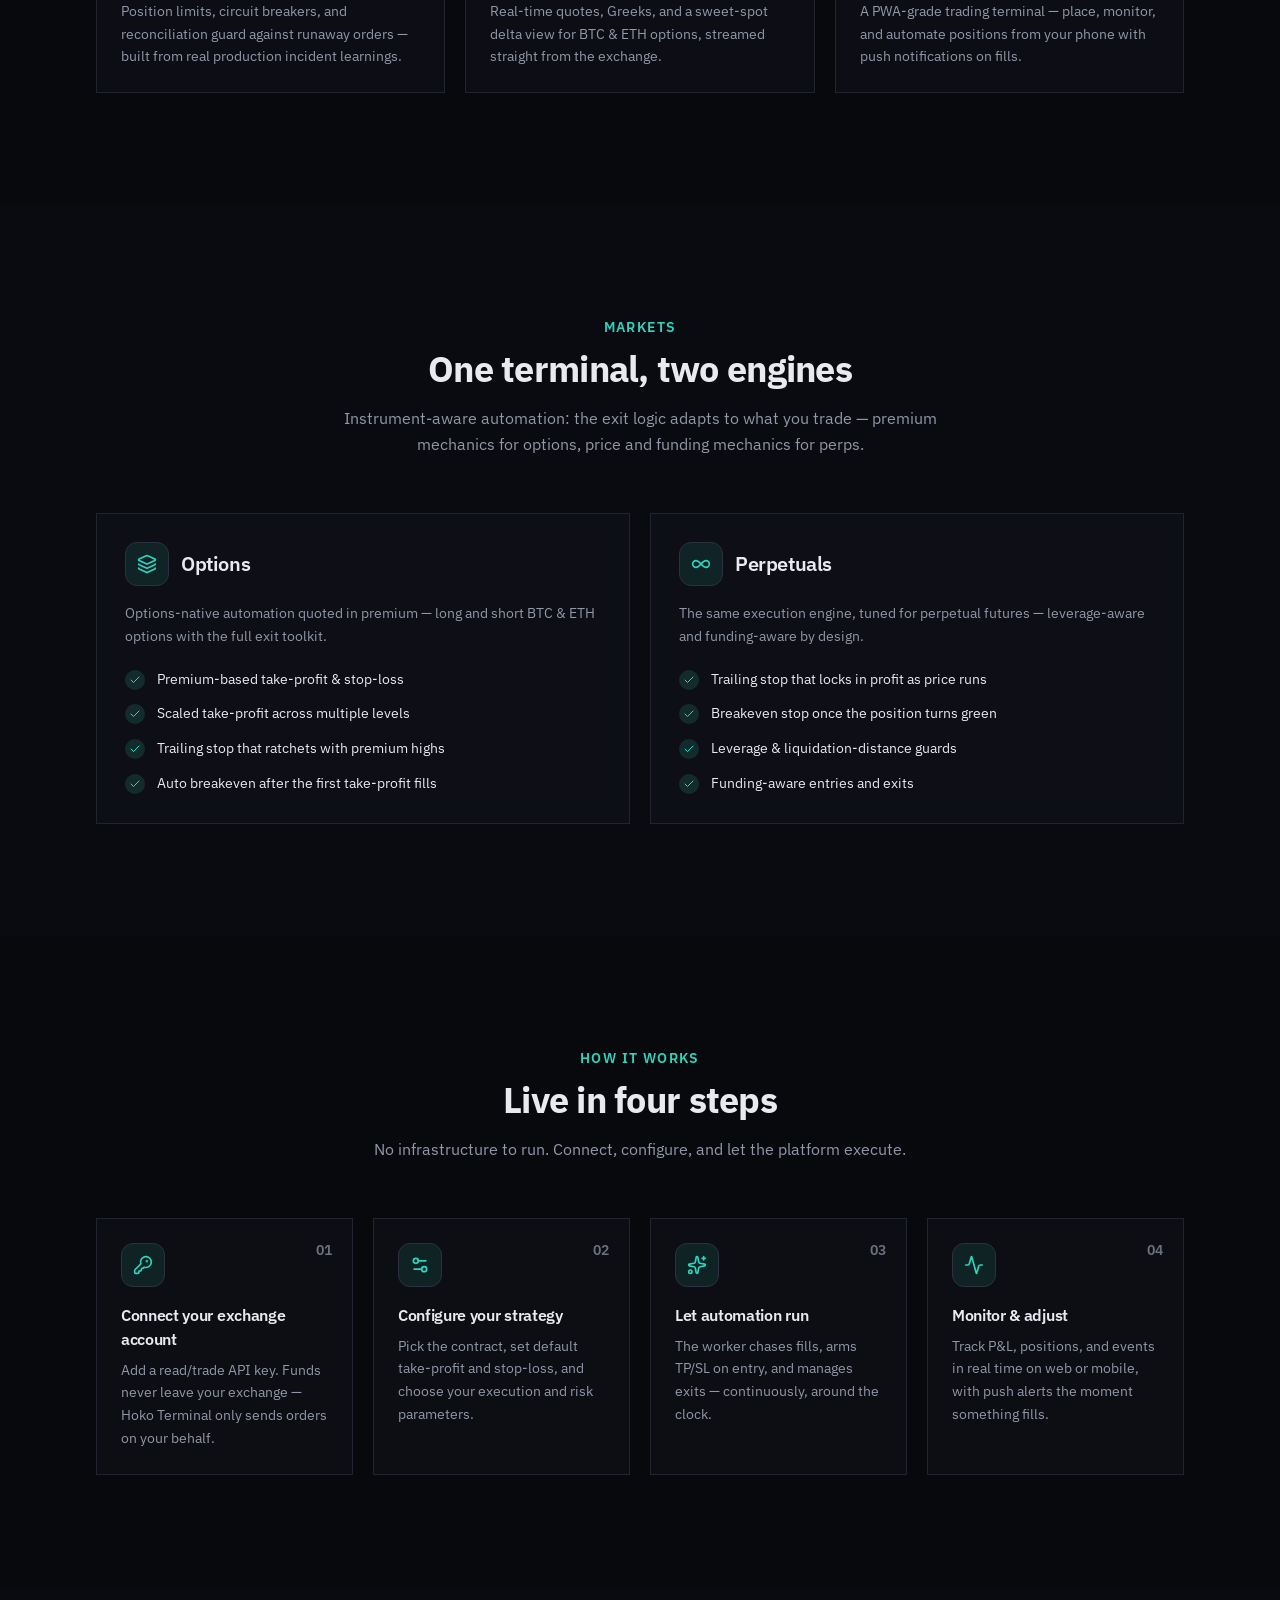
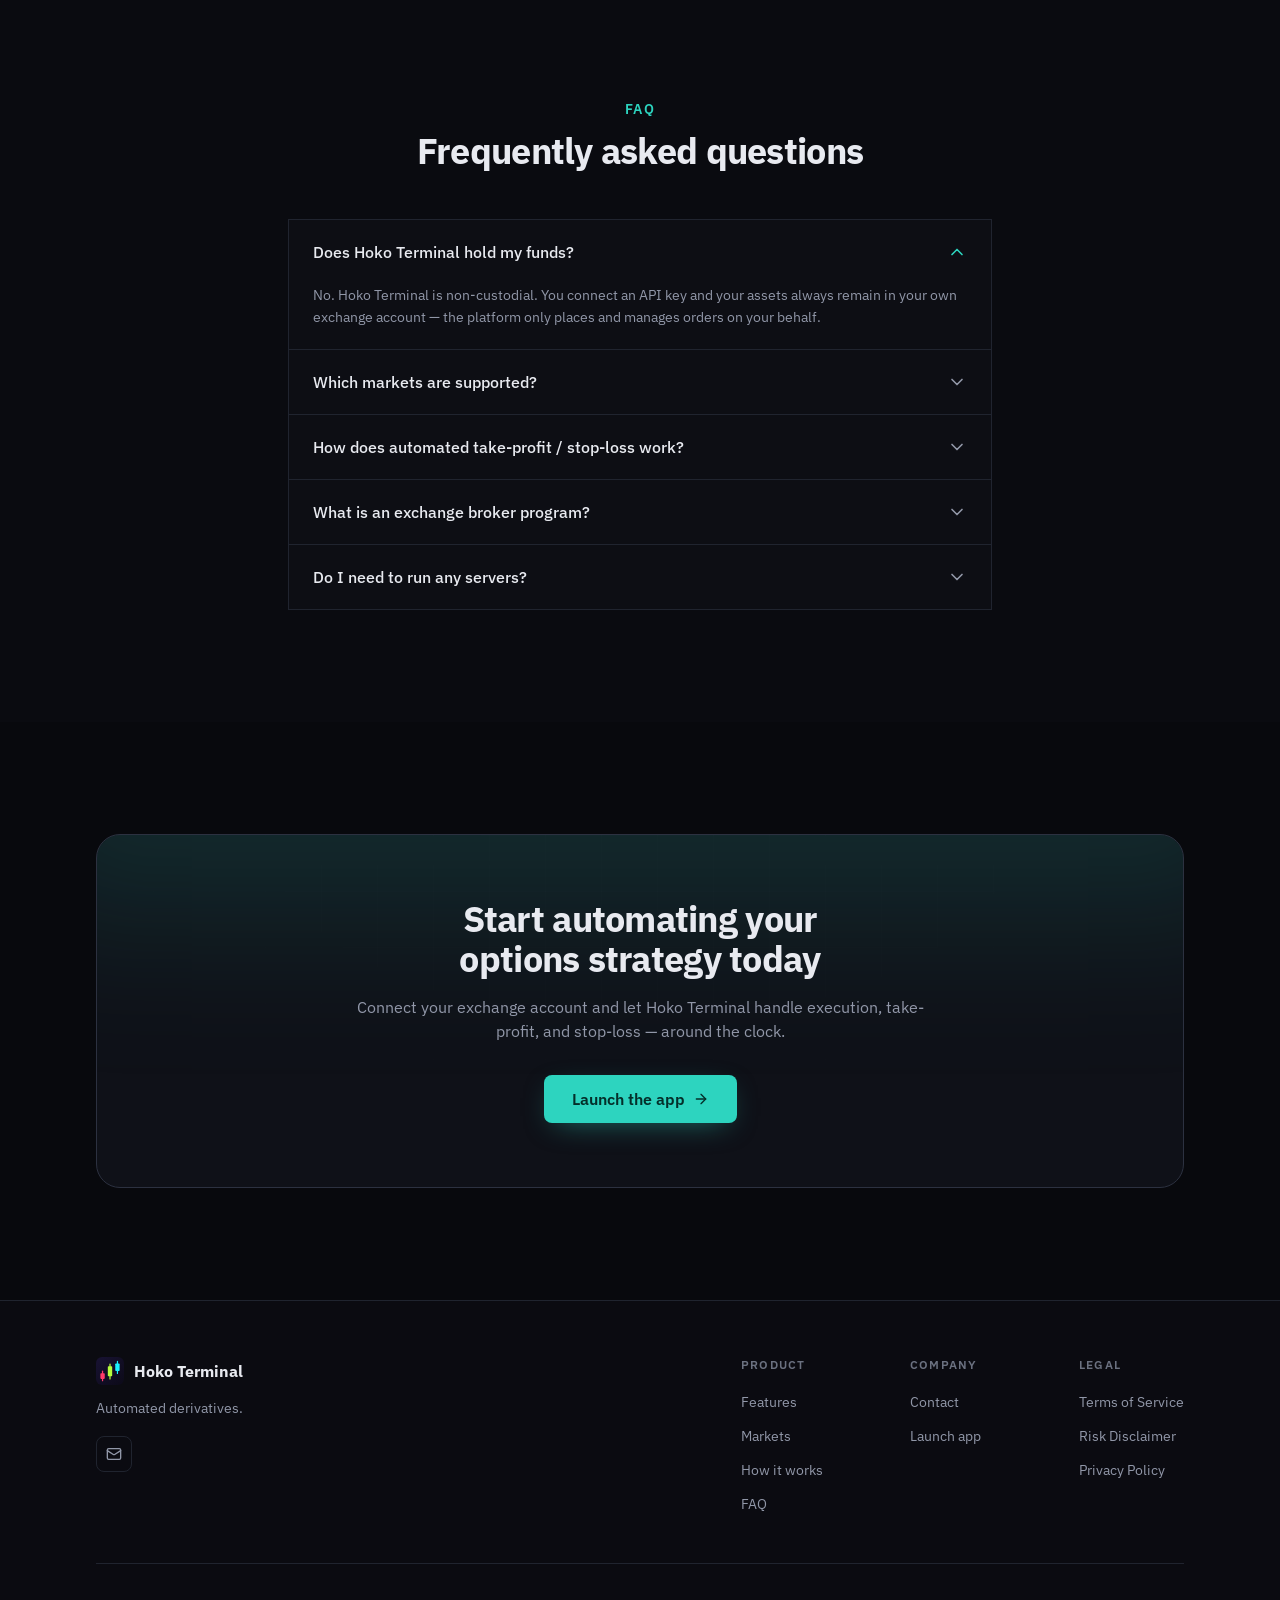
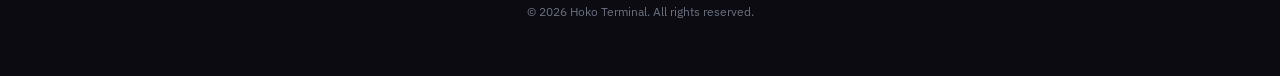
==== commit 8ae9dfda: "chore: add fonts and update privacy." ====
--- a/index.html
+++ b/index.html
@@ -11,15 +11,12 @@
     <link rel="icon" type="image/svg+xml" href="/icon.svg" />
     <link rel="icon" type="image/png" sizes="32x32" href="/favicon-32.png" />
     <link rel="apple-touch-icon" href="/apple-touch-icon.png" />
-    <link rel="preconnect" href="https://fonts.googleapis.com" />
-    <link rel="preconnect" href="https://fonts.gstatic.com" crossorigin />
-    <link
-      href="https://fonts.googleapis.com/css2?family=Inter:wght@400;500;600;700;800&family=JetBrains+Mono:wght@400;500;600&display=swap"
-      rel="stylesheet"
-    />
-    <script type="module" crossorigin src="/assets/main-DISXMI8W.js"></script>
-    <link rel="modulepreload" crossorigin href="/assets/styles-DT14Fcyo.js">
-    <link rel="stylesheet" crossorigin href="/assets/styles-CQISBtaQ.css">
+    <!-- 字体（IBM Plex Sans / Mono）自托管，见 src/fonts.css：
+         fonts.googleapis.com 在中国大陆不可达，挂 CDN 会让大陆访客静默
+         回落到系统字体。这里不要再加回 Google Fonts 的 <link>。 -->
+    <script type="module" crossorigin src="/assets/main-D2MiP73Y.js"></script>
+    <link rel="modulepreload" crossorigin href="/assets/styles-DfaN-a5T.js">
+    <link rel="stylesheet" crossorigin href="/assets/styles-CwAne7Uh.css">
   </head>
   <body>
     <div id="root"></div>
--- a/assets/styles-CwAne7Uh.css
+++ b/assets/styles-CwAne7Uh.css
@@ -0,0 +1,2 @@
+/*! tailwindcss v4.3.3 | MIT License | https://tailwindcss.com */
+@layer properties{@supports (((-webkit-hyphens:none)) and (not (margin-trim:inline))) or ((-moz-orient:inline) and (not (color:rgb(from red r g b)))){*,:before,:after,::backdrop{--tw-translate-x:0;--tw-translate-y:0;--tw-translate-z:0;--tw-space-y-reverse:0;--tw-divide-y-reverse:0;--tw-border-style:solid;--tw-gradient-position:initial;--tw-gradient-from:#0000;--tw-gradient-via:#0000;--tw-gradient-to:#0000;--tw-gradient-stops:initial;--tw-gradient-via-stops:initial;--tw-gradient-from-position:0%;--tw-gradient-via-position:50%;--tw-gradient-to-position:100%;--tw-leading:initial;--tw-font-weight:initial;--tw-tracking:initial;--tw-shadow:0 0 #0000;--tw-shadow-color:initial;--tw-shadow-alpha:100%;--tw-inset-shadow:0 0 #0000;--tw-inset-shadow-color:initial;--tw-inset-shadow-alpha:100%;--tw-ring-color:initial;--tw-ring-shadow:0 0 #0000;--tw-inset-ring-color:initial;--tw-inset-ring-shadow:0 0 #0000;--tw-ring-inset:initial;--tw-ring-offset-width:0px;--tw-ring-offset-color:#fff;--tw-ring-offset-shadow:0 0 #0000;--tw-outline-style:solid;--tw-blur:initial;--tw-brightness:initial;--tw-contrast:initial;--tw-grayscale:initial;--tw-hue-rotate:initial;--tw-invert:initial;--tw-opacity:initial;--tw-saturate:initial;--tw-sepia:initial;--tw-drop-shadow:initial;--tw-drop-shadow-color:initial;--tw-drop-shadow-alpha:100%;--tw-drop-shadow-size:initial;--tw-duration:initial;--tw-divide-x-reverse:0}}}@layer theme{:root,:host{--font-sans:"IBM Plex Sans", "PingFang SC", "Microsoft YaHei", ui-sans-serif, system-ui, sans-serif;--font-mono:"Plex Num", "IBM Plex Mono", "SFMono-Regular", ui-monospace, monospace;--color-black:#000;--spacing:.25rem;--container-xs:20rem;--container-xl:36rem;--container-2xl:42rem;--container-3xl:48rem;--container-6xl:72rem;--text-xs:.75rem;--text-xs--line-height:calc(1 / .75);--text-sm:.875rem;--text-sm--line-height:calc(1.25 / .875);--text-base:1rem;--text-base--line-height:calc(1.5 / 1);--text-lg:1.125rem;--text-lg--line-height:calc(1.75 / 1.125);--text-xl:1.25rem;--text-xl--line-height:calc(1.75 / 1.25);--text-2xl:1.5rem;--text-2xl--line-height:calc(2 / 1.5);--text-3xl:1.875rem;--text-3xl--line-height:calc(2.25 / 1.875);--text-4xl:2.25rem;--text-4xl--line-height:calc(2.5 / 2.25);--text-5xl:3rem;--text-5xl--line-height:1;--text-6xl:3.75rem;--text-6xl--line-height:1;--font-weight-light:300;--font-weight-medium:500;--font-weight-semibold:600;--font-weight-bold:700;--tracking-tight:-.025em;--tracking-widest:.1em;--leading-relaxed:1.625;--radius-md:.375rem;--radius-lg:.5rem;--radius-xl:.75rem;--radius-2xl:1rem;--radius-3xl:1.5rem;--animate-pulse:pulse 2s cubic-bezier(.4, 0, .6, 1) infinite;--blur-2xl:40px;--blur-3xl:64px;--default-transition-duration:.15s;--default-transition-timing-function:cubic-bezier(.4, 0, .2, 1);--default-font-family:var(--font-sans);--default-mono-font-family:var(--font-mono);--color-bg:#08090d;--color-surface:#0f1118;--color-surface-2:#151823;--color-elevated:#1a1e2b;--color-border:#20242f;--color-border-strong:#2c3140;--color-fg:#e8eaf0;--color-muted:#9197a8;--color-faint:#6b7180;--color-accent:#2dd4bf;--color-accent-fg:#042f2a;--color-accent-2:#6366f1;--color-up:#34d399;--color-down:#f43f5e;--radius-card:1rem}}@layer base{*,:after,:before,::backdrop{box-sizing:border-box;border:0 solid;margin:0;padding:0}::file-selector-button{box-sizing:border-box;border:0 solid;margin:0;padding:0}html,:host{-webkit-text-size-adjust:100%;tab-size:4;line-height:1.5;font-family:var(--default-font-family,-apple-system, BlinkMacSystemFont, "Segoe UI", Roboto, "Helvetica Neue", "Noto Sans", Arial, sans-serif, "Apple Color Emoji", "Segoe UI Emoji", "Segoe UI Symbol", "Noto Color Emoji");font-feature-settings:var(--default-font-feature-settings,normal);font-variation-settings:var(--default-font-variation-settings,normal);-webkit-tap-highlight-color:transparent}hr{height:0;color:inherit;border-top-width:1px}abbr:where([title]){-webkit-text-decoration:underline dotted;text-decoration:underline dotted}h1,h2,h3,h4,h5,h6{font-size:inherit;font-weight:inherit}a{color:inherit;-webkit-text-decoration:inherit;-webkit-text-decoration:inherit;-webkit-text-decoration:inherit;-webkit-text-decoration:inherit;text-decoration:inherit}b,strong{font-weight:bolder}code,kbd,samp,pre{font-family:var(--default-mono-font-family,ui-monospace, SFMono-Regular, Menlo, Monaco, Consolas, "Liberation Mono", "Courier New", monospace);font-feature-settings:var(--default-mono-font-feature-settings,normal);font-variation-settings:var(--default-mono-font-variation-settings,normal);font-size:1em}small{font-size:80%}sub,sup{vertical-align:baseline;font-size:75%;line-height:0;position:relative}sub{bottom:-.25em}sup{top:-.5em}table{text-indent:0;border-color:inherit;border-collapse:collapse}:-moz-focusring:where(:not(iframe)){outline:auto}progress{vertical-align:baseline}summary{display:list-item}ol,ul,menu{list-style:none}img,svg,video,canvas,audio,iframe,embed,object{vertical-align:middle;display:block}img,video{max-width:100%;height:auto}button,input,select,optgroup,textarea{font:inherit;font-feature-settings:inherit;font-variation-settings:inherit;letter-spacing:inherit;color:inherit;opacity:1;background-color:#0000;border-radius:0}::file-selector-button{font:inherit;font-feature-settings:inherit;font-variation-settings:inherit;letter-spacing:inherit;color:inherit;opacity:1;background-color:#0000;border-radius:0}:where(select:is([multiple],[size])) optgroup{font-weight:bolder}:where(select:is([multiple],[size])) optgroup option{padding-inline-start:20px}::file-selector-button{margin-inline-end:4px}::placeholder{opacity:1}@supports (not ((-webkit-appearance:-apple-pay-button))) or (contain-intrinsic-size:1px){::placeholder{color:currentColor}@supports (color:color-mix(in lab, red, red)){::placeholder{color:color-mix(in oklab, currentcolor 50%, transparent)}}}textarea{resize:vertical}::-webkit-search-decoration{-webkit-appearance:none}::-webkit-date-and-time-value{min-height:1lh;text-align:inherit}::-webkit-datetime-edit{display:inline-flex}::-webkit-datetime-edit-fields-wrapper{padding:0}::-webkit-datetime-edit{padding-block:0}::-webkit-datetime-edit-year-field{padding-block:0}::-webkit-datetime-edit-month-field{padding-block:0}::-webkit-datetime-edit-day-field{padding-block:0}::-webkit-datetime-edit-hour-field{padding-block:0}::-webkit-datetime-edit-minute-field{padding-block:0}::-webkit-datetime-edit-second-field{padding-block:0}::-webkit-datetime-edit-millisecond-field{padding-block:0}::-webkit-datetime-edit-meridiem-field{padding-block:0}::-webkit-calendar-picker-indicator{line-height:1}:-moz-ui-invalid{box-shadow:none}button,input:where([type=button],[type=reset],[type=submit]){appearance:button}::file-selector-button{appearance:button}::-webkit-inner-spin-button{height:auto}::-webkit-outer-spin-button{height:auto}[hidden]:where(:not([hidden=until-found])){display:none!important}*{border-color:var(--color-border)}html{scroll-behavior:smooth}html,body{background:var(--color-bg);color:var(--color-fg);font-family:var(--font-sans);-webkit-font-smoothing:antialiased;text-rendering:optimizelegibility}body{background-image:radial-gradient(70rem 40rem at 50% -10rem,#2dd4bf1a,#0000 60%),radial-gradient(50rem 30rem at 85% 5rem,#6366f114,#0000 55%);background-repeat:no-repeat;min-height:100vh;margin:0}::selection{background:#2dd4bf4d}@supports (color:color-mix(in lab, red, red)){::selection{background:color-mix(in srgb, var(--color-accent) 30%, transparent)}}::selection{color:var(--color-fg)}h1,h2,h3,h4{letter-spacing:-.02em}button{cursor:pointer}button:disabled{cursor:not-allowed}}@layer components;@layer utilities{.pointer-events-none{pointer-events:none}.sr-only{clip-path:inset(50%);white-space:nowrap;border-width:0;width:1px;height:1px;margin:-1px;padding:0;position:absolute;overflow:hidden}.absolute{position:absolute}.fixed{position:fixed}.relative{position:relative}.-inset-4{inset:calc(var(--spacing) * -4)}.inset-0{inset:0}.-inset-x-20{inset-inline:calc(var(--spacing) * -20)}.inset-x-0{inset-inline:0}.-top-10{top:calc(var(--spacing) * -10)}.-top-24{top:calc(var(--spacing) * -24)}.top-0{top:0}.top-5{top:calc(var(--spacing) * 5)}.right-5{right:calc(var(--spacing) * 5)}.left-1\/2{left:50%}.-z-10{z-index:calc(10 * -1)}.z-50{z-index:50}.mx-1\.5{margin-inline:calc(var(--spacing) * 1.5)}.mx-auto{margin-inline:auto}.mt-0\.5{margin-top:calc(var(--spacing) * .5)}.mt-1{margin-top:var(--spacing)}.mt-1\.5{margin-top:calc(var(--spacing) * 1.5)}.mt-2{margin-top:calc(var(--spacing) * 2)}.mt-3{margin-top:calc(var(--spacing) * 3)}.mt-4{margin-top:calc(var(--spacing) * 4)}.mt-5{margin-top:calc(var(--spacing) * 5)}.mt-8{margin-top:calc(var(--spacing) * 8)}.mt-12{margin-top:calc(var(--spacing) * 12)}.mt-14{margin-top:calc(var(--spacing) * 14)}.mb-1\.5{margin-bottom:calc(var(--spacing) * 1.5)}.mb-2\.5{margin-bottom:calc(var(--spacing) * 2.5)}.mb-3{margin-bottom:calc(var(--spacing) * 3)}.mb-4{margin-bottom:calc(var(--spacing) * 4)}.mb-5{margin-bottom:calc(var(--spacing) * 5)}.mb-7{margin-bottom:calc(var(--spacing) * 7)}.mb-8{margin-bottom:calc(var(--spacing) * 8)}.-ml-0\.5{margin-left:calc(var(--spacing) * -.5)}.ml-3{margin-left:calc(var(--spacing) * 3)}.ml-auto{margin-left:auto}.block{display:block}.flex{display:flex}.grid{display:grid}.hidden{display:none}.inline-flex{display:inline-flex}.size-1\.5{width:calc(var(--spacing) * 1.5);height:calc(var(--spacing) * 1.5)}.size-3{width:calc(var(--spacing) * 3);height:calc(var(--spacing) * 3)}.size-3\.5{width:calc(var(--spacing) * 3.5);height:calc(var(--spacing) * 3.5)}.size-4{width:calc(var(--spacing) * 4);height:calc(var(--spacing) * 4)}.size-5{width:calc(var(--spacing) * 5);height:calc(var(--spacing) * 5)}.size-6{width:calc(var(--spacing) * 6);height:calc(var(--spacing) * 6)}.size-7{width:calc(var(--spacing) * 7);height:calc(var(--spacing) * 7)}.size-9{width:calc(var(--spacing) * 9);height:calc(var(--spacing) * 9)}.size-10{width:calc(var(--spacing) * 10);height:calc(var(--spacing) * 10)}.size-11{width:calc(var(--spacing) * 11);height:calc(var(--spacing) * 11)}.h-4{height:calc(var(--spacing) * 4)}.h-9{height:calc(var(--spacing) * 9)}.h-11{height:calc(var(--spacing) * 11)}.h-12{height:calc(var(--spacing) * 12)}.h-16{height:calc(var(--spacing) * 16)}.h-24{height:calc(var(--spacing) * 24)}.h-64{height:calc(var(--spacing) * 64)}.min-h-screen{min-height:100vh}.w-7{width:calc(var(--spacing) * 7)}.w-full{width:100%}.max-w-2xl{max-width:var(--container-2xl)}.max-w-3xl{max-width:var(--container-3xl)}.max-w-6xl{max-width:var(--container-6xl)}.max-w-180{max-width:calc(var(--spacing) * 180)}.max-w-xl{max-width:var(--container-xl)}.max-w-xs{max-width:var(--container-xs)}.shrink-0{flex-shrink:0}.-translate-x-1\/2{--tw-translate-x:calc(calc(1 / 2 * 100%) * -1);translate:var(--tw-translate-x) var(--tw-translate-y)}.rotate-180{rotate:180deg}.animate-caret{animation:1s step-end infinite caret-blink}.animate-fade-up{animation:.6s cubic-bezier(.16,1,.3,1) both fade-up}.animate-pulse{animation:var(--animate-pulse)}.scroll-mt-20{scroll-margin-top:calc(var(--spacing) * 20)}.grid-cols-2{grid-template-columns:repeat(2,minmax(0,1fr))}.grid-rows-\[0fr\]{grid-template-rows:0fr}.grid-rows-\[1fr\]{grid-template-rows:1fr}.flex-col{flex-direction:column}.flex-row{flex-direction:row}.items-baseline{align-items:baseline}.items-center{align-items:center}.justify-between{justify-content:space-between}.justify-center{justify-content:center}.justify-end{justify-content:flex-end}.justify-start{justify-content:flex-start}.gap-1{gap:var(--spacing)}.gap-1\.5{gap:calc(var(--spacing) * 1.5)}.gap-2{gap:calc(var(--spacing) * 2)}.gap-2\.5{gap:calc(var(--spacing) * 2.5)}.gap-3{gap:calc(var(--spacing) * 3)}.gap-4{gap:calc(var(--spacing) * 4)}.gap-5{gap:calc(var(--spacing) * 5)}.gap-8{gap:calc(var(--spacing) * 8)}.gap-10{gap:calc(var(--spacing) * 10)}.gap-12{gap:calc(var(--spacing) * 12)}.gap-14{gap:calc(var(--spacing) * 14)}:where(.space-y-2>:not(:last-child)){--tw-space-y-reverse:0;margin-block-start:calc(calc(var(--spacing) * 2) * var(--tw-space-y-reverse));margin-block-end:calc(calc(var(--spacing) * 2) * calc(1 - var(--tw-space-y-reverse)))}:where(.space-y-2\.5>:not(:last-child)){--tw-space-y-reverse:0;margin-block-start:calc(calc(var(--spacing) * 2.5) * var(--tw-space-y-reverse));margin-block-end:calc(calc(var(--spacing) * 2.5) * calc(1 - var(--tw-space-y-reverse)))}:where(.space-y-3>:not(:last-child)){--tw-space-y-reverse:0;margin-block-start:calc(calc(var(--spacing) * 3) * var(--tw-space-y-reverse));margin-block-end:calc(calc(var(--spacing) * 3) * calc(1 - var(--tw-space-y-reverse)))}:where(.space-y-5>:not(:last-child)){--tw-space-y-reverse:0;margin-block-start:calc(calc(var(--spacing) * 5) * var(--tw-space-y-reverse));margin-block-end:calc(calc(var(--spacing) * 5) * calc(1 - var(--tw-space-y-reverse)))}:where(.divide-y>:not(:last-child)){--tw-divide-y-reverse:0;border-bottom-style:var(--tw-border-style);border-top-style:var(--tw-border-style);border-top-width:calc(1px * var(--tw-divide-y-reverse));border-bottom-width:calc(1px * calc(1 - var(--tw-divide-y-reverse)))}:where(.divide-border>:not(:last-child)){border-color:var(--color-border)}.overflow-hidden{overflow:hidden}.rounded{border-radius:.25rem}.rounded-2xl{border-radius:var(--radius-2xl)}.rounded-3xl{border-radius:var(--radius-3xl)}.rounded-\[--radius-card\]{border-radius:--radius-card}.rounded-\[2rem\]{border-radius:2rem}.rounded-\[22\%\]{border-radius:22%}.rounded-full{border-radius:3.40282e38px}.rounded-lg{border-radius:var(--radius-lg)}.rounded-md{border-radius:var(--radius-md)}.rounded-xl{border-radius:var(--radius-xl)}.border{border-style:var(--tw-border-style);border-width:1px}.border-y{border-block-style:var(--tw-border-style);border-block-width:1px}.border-t{border-top-style:var(--tw-border-style);border-top-width:1px}.border-b{border-bottom-style:var(--tw-border-style);border-bottom-width:1px}.border-border{border-color:var(--color-border)}.border-border-strong{border-color:var(--color-border-strong)}.bg-\[\#f5c451\]\/70{background-color:oklab(84.3187% .0110193 .140794/.7)}.bg-accent{background-color:var(--color-accent)}.bg-accent\/10{background-color:#2dd4bf1a}@supports (color:color-mix(in lab, red, red)){.bg-accent\/10{background-color:color-mix(in oklab, var(--color-accent) 10%, transparent)}}.bg-accent\/15{background-color:#2dd4bf26}@supports (color:color-mix(in lab, red, red)){.bg-accent\/15{background-color:color-mix(in oklab, var(--color-accent) 15%, transparent)}}.bg-accent\/80{background-color:#2dd4bfcc}@supports (color:color-mix(in lab, red, red)){.bg-accent\/80{background-color:color-mix(in oklab, var(--color-accent) 80%, transparent)}}.bg-bg{background-color:var(--color-bg)}.bg-bg\/40{background-color:#08090d66}@supports (color:color-mix(in lab, red, red)){.bg-bg\/40{background-color:color-mix(in oklab, var(--color-bg) 40%, transparent)}}.bg-bg\/60{background-color:#08090d99}@supports (color:color-mix(in lab, red, red)){.bg-bg\/60{background-color:color-mix(in oklab, var(--color-bg) 60%, transparent)}}.bg-down\/70{background-color:#f43f5eb3}@supports (color:color-mix(in lab, red, red)){.bg-down\/70{background-color:color-mix(in oklab, var(--color-down) 70%, transparent)}}.bg-elevated{background-color:var(--color-elevated)}.bg-surface{background-color:var(--color-surface)}.bg-surface-2\/40{background-color:#15182366}@supports (color:color-mix(in lab, red, red)){.bg-surface-2\/40{background-color:color-mix(in oklab, var(--color-surface-2) 40%, transparent)}}.bg-surface-2\/60{background-color:#15182399}@supports (color:color-mix(in lab, red, red)){.bg-surface-2\/60{background-color:color-mix(in oklab, var(--color-surface-2) 60%, transparent)}}.bg-surface\/30{background-color:#0f11184d}@supports (color:color-mix(in lab, red, red)){.bg-surface\/30{background-color:color-mix(in oklab, var(--color-surface) 30%, transparent)}}.bg-surface\/40{background-color:#0f111866}@supports (color:color-mix(in lab, red, red)){.bg-surface\/40{background-color:color-mix(in oklab, var(--color-surface) 40%, transparent)}}.bg-surface\/60{background-color:#0f111899}@supports (color:color-mix(in lab, red, red)){.bg-surface\/60{background-color:color-mix(in oklab, var(--color-surface) 60%, transparent)}}.bg-up{background-color:var(--color-up)}.bg-up\/10{background-color:#34d3991a}@supports (color:color-mix(in lab, red, red)){.bg-up\/10{background-color:color-mix(in oklab, var(--color-up) 10%, transparent)}}.bg-up\/70{background-color:#34d399b3}@supports (color:color-mix(in lab, red, red)){.bg-up\/70{background-color:color-mix(in oklab, var(--color-up) 70%, transparent)}}.bg-linear-to-b{--tw-gradient-position:to bottom}@supports (background-image:linear-gradient(in lab, red, red)){.bg-linear-to-b{--tw-gradient-position:to bottom in oklab}}.bg-linear-to-b{background-image:linear-gradient(var(--tw-gradient-stops))}.bg-gradient-to-tr{--tw-gradient-position:to top right in oklab;background-image:linear-gradient(var(--tw-gradient-stops))}.grid-bg{background-image:linear-gradient(90deg,#ffffff06 1px,#0000 1px),linear-gradient(#ffffff06 1px,#0000 1px);background-size:56px 56px}.from-accent\/20{--tw-gradient-from:#2dd4bf33}@supports (color:color-mix(in lab, red, red)){.from-accent\/20{--tw-gradient-from:color-mix(in oklab, var(--color-accent) 20%, transparent)}}.from-accent\/20{--tw-gradient-stops:var(--tw-gradient-via-stops,var(--tw-gradient-position), var(--tw-gradient-from) var(--tw-gradient-from-position), var(--tw-gradient-to) var(--tw-gradient-to-position))}.via-accent-2\/10{--tw-gradient-via:#6366f11a}@supports (color:color-mix(in lab, red, red)){.via-accent-2\/10{--tw-gradient-via:color-mix(in oklab, var(--color-accent-2) 10%, transparent)}}.via-accent-2\/10{--tw-gradient-via-stops:var(--tw-gradient-position), var(--tw-gradient-from) var(--tw-gradient-from-position), var(--tw-gradient-via) var(--tw-gradient-via-position), var(--tw-gradient-to) var(--tw-gradient-to-position);--tw-gradient-stops:var(--tw-gradient-via-stops)}.to-transparent{--tw-gradient-to:transparent;--tw-gradient-stops:var(--tw-gradient-via-stops,var(--tw-gradient-position), var(--tw-gradient-from) var(--tw-gradient-from-position), var(--tw-gradient-to) var(--tw-gradient-to-position))}.mask-\[radial-gradient\(40rem_20rem_at_50\%_0\%\,black\,transparent\)\]{-webkit-mask-image:radial-gradient(40rem 20rem at 50% 0,#000,#0000);mask-image:radial-gradient(40rem 20rem at 50% 0,#000,#0000)}.mask-\[radial-gradient\(60rem_40rem_at_50\%_-5rem\,black\,transparent\)\]{-webkit-mask-image:radial-gradient(60rem 40rem at 50% -5rem,#000,#0000);mask-image:radial-gradient(60rem 40rem at 50% -5rem,#000,#0000)}.text-gradient{background:linear-gradient(100deg, var(--color-fg) 30%, var(--color-accent) 100%);color:#0000;-webkit-background-clip:text;background-clip:text}.p-0\.5{padding:calc(var(--spacing) * .5)}.p-3{padding:calc(var(--spacing) * 3)}.p-5{padding:calc(var(--spacing) * 5)}.p-6{padding:calc(var(--spacing) * 6)}.p-7{padding:calc(var(--spacing) * 7)}.px-1\.5{padding-inline:calc(var(--spacing) * 1.5)}.px-2{padding-inline:calc(var(--spacing) * 2)}.px-2\.5{padding-inline:calc(var(--spacing) * 2.5)}.px-3{padding-inline:calc(var(--spacing) * 3)}.px-4{padding-inline:calc(var(--spacing) * 4)}.px-5{padding-inline:calc(var(--spacing) * 5)}.px-6{padding-inline:calc(var(--spacing) * 6)}.px-7{padding-inline:calc(var(--spacing) * 7)}.py-0\.5{padding-block:calc(var(--spacing) * .5)}.py-1{padding-block:var(--spacing)}.py-1\.5{padding-block:calc(var(--spacing) * 1.5)}.py-2{padding-block:calc(var(--spacing) * 2)}.py-2\.5{padding-block:calc(var(--spacing) * 2.5)}.py-3{padding-block:calc(var(--spacing) * 3)}.py-4{padding-block:calc(var(--spacing) * 4)}.py-5{padding-block:calc(var(--spacing) * 5)}.py-8{padding-block:calc(var(--spacing) * 8)}.py-12{padding-block:calc(var(--spacing) * 12)}.py-14{padding-block:calc(var(--spacing) * 14)}.py-16{padding-block:calc(var(--spacing) * 16)}.py-20{padding-block:calc(var(--spacing) * 20)}.pt-6{padding-top:calc(var(--spacing) * 6)}.pt-16{padding-top:calc(var(--spacing) * 16)}.pt-32{padding-top:calc(var(--spacing) * 32)}.pb-5{padding-bottom:calc(var(--spacing) * 5)}.pb-16{padding-bottom:calc(var(--spacing) * 16)}.pl-6{padding-left:calc(var(--spacing) * 6)}.text-center{text-align:center}.text-left{text-align:left}.font-mono{font-family:var(--font-mono)}.text-2xl{font-size:var(--text-2xl);line-height:var(--tw-leading,var(--text-2xl--line-height))}.text-3xl{font-size:var(--text-3xl);line-height:var(--tw-leading,var(--text-3xl--line-height))}.text-4xl{font-size:var(--text-4xl);line-height:var(--tw-leading,var(--text-4xl--line-height))}.text-base{font-size:var(--text-base);line-height:var(--tw-leading,var(--text-base--line-height))}.text-lg{font-size:var(--text-lg);line-height:var(--tw-leading,var(--text-lg--line-height))}.text-sm{font-size:var(--text-sm);line-height:var(--tw-leading,var(--text-sm--line-height))}.text-xl{font-size:var(--text-xl);line-height:var(--tw-leading,var(--text-xl--line-height))}.text-xs{font-size:var(--text-xs);line-height:var(--tw-leading,var(--text-xs--line-height))}.text-\[10px\]{font-size:10px}.text-\[11px\]{font-size:11px}.text-\[13px\]{font-size:13px}.leading-\[1\.08\]{--tw-leading:1.08;line-height:1.08}.leading-\[1\.9\]{--tw-leading:1.9;line-height:1.9}.leading-relaxed{--tw-leading:var(--leading-relaxed);line-height:var(--leading-relaxed)}.font-bold{--tw-font-weight:var(--font-weight-bold);font-weight:var(--font-weight-bold)}.font-light{--tw-font-weight:var(--font-weight-light);font-weight:var(--font-weight-light)}.font-medium{--tw-font-weight:var(--font-weight-medium);font-weight:var(--font-weight-medium)}.font-semibold{--tw-font-weight:var(--font-weight-semibold);font-weight:var(--font-weight-semibold)}.tracking-tight{--tw-tracking:var(--tracking-tight);letter-spacing:var(--tracking-tight)}.tracking-widest{--tw-tracking:var(--tracking-widest);letter-spacing:var(--tracking-widest)}.text-balance{text-wrap:balance}.text-pretty{text-wrap:pretty}.whitespace-nowrap{white-space:nowrap}.text-accent{color:var(--color-accent)}.text-accent-fg{color:var(--color-accent-fg)}.text-down{color:var(--color-down)}.text-faint{color:var(--color-faint)}.text-fg{color:var(--color-fg)}.text-muted{color:var(--color-muted)}.text-up{color:var(--color-up)}.uppercase{text-transform:uppercase}.opacity-0{opacity:0}.opacity-40{opacity:.4}.opacity-100{opacity:1}.shadow-2xl{--tw-shadow:0 25px 50px -12px var(--tw-shadow-color,#00000040);box-shadow:var(--tw-inset-shadow), var(--tw-inset-ring-shadow), var(--tw-ring-offset-shadow), var(--tw-ring-shadow), var(--tw-shadow)}.shadow-\[0_8px_30px_-12px_rgba\(45\,212\,191\,0\.6\)\]{--tw-shadow:0 8px 30px -12px var(--tw-shadow-color,#2dd4bf99);box-shadow:var(--tw-inset-shadow), var(--tw-inset-ring-shadow), var(--tw-ring-offset-shadow), var(--tw-ring-shadow), var(--tw-shadow)}.shadow-lg{--tw-shadow:0 10px 15px -3px var(--tw-shadow-color,#0000001a), 0 4px 6px -4px var(--tw-shadow-color,#0000001a);box-shadow:var(--tw-inset-shadow), var(--tw-inset-ring-shadow), var(--tw-ring-offset-shadow), var(--tw-ring-shadow), var(--tw-shadow)}.shadow-black\/40{--tw-shadow-color:#0006}@supports (color:color-mix(in lab, red, red)){.shadow-black\/40{--tw-shadow-color:color-mix(in oklab, color-mix(in oklab, var(--color-black) 40%, transparent) var(--tw-shadow-alpha), transparent)}}.outline{outline-style:var(--tw-outline-style);outline-width:1px}.blur-2xl{--tw-blur:blur(var(--blur-2xl));filter:var(--tw-blur,) var(--tw-brightness,) var(--tw-contrast,) var(--tw-grayscale,) var(--tw-hue-rotate,) var(--tw-invert,) var(--tw-saturate,) var(--tw-sepia,) var(--tw-drop-shadow,)}.blur-3xl{--tw-blur:blur(var(--blur-3xl));filter:var(--tw-blur,) var(--tw-brightness,) var(--tw-contrast,) var(--tw-grayscale,) var(--tw-hue-rotate,) var(--tw-invert,) var(--tw-saturate,) var(--tw-sepia,) var(--tw-drop-shadow,)}.panel{background:#0f1118cc}@supports (color:color-mix(in lab, red, red)){.panel{background:color-mix(in srgb, var(--color-surface) 80%, transparent)}}.panel{border:1px solid var(--color-border);-webkit-backdrop-filter:blur(10px);backdrop-filter:blur(10px)}.transition-all{transition-property:all;transition-timing-function:var(--tw-ease,var(--default-transition-timing-function));transition-duration:var(--tw-duration,var(--default-transition-duration))}.transition-colors{transition-property:color,background-color,border-color,outline-color,text-decoration-color,fill,stroke,--tw-gradient-from,--tw-gradient-via,--tw-gradient-to;transition-timing-function:var(--tw-ease,var(--default-transition-timing-function));transition-duration:var(--tw-duration,var(--default-transition-duration))}.transition-opacity{transition-property:opacity;transition-timing-function:var(--tw-ease,var(--default-transition-timing-function));transition-duration:var(--tw-duration,var(--default-transition-duration))}.transition-transform{transition-property:transform,translate,scale,rotate;transition-timing-function:var(--tw-ease,var(--default-transition-timing-function));transition-duration:var(--tw-duration,var(--default-transition-duration))}.duration-150{--tw-duration:.15s;transition-duration:.15s}.duration-300{--tw-duration:.3s;transition-duration:.3s}.\[animation-delay\:120ms\]{animation-delay:.12s}.group-focus-within\:opacity-100:is(:where(.group):focus-within *){opacity:1}@media (hover:hover){.group-hover\:opacity-100:is(:where(.group):hover *){opacity:1}.hover\:-translate-y-1:hover{--tw-translate-y:calc(var(--spacing) * -1);translate:var(--tw-translate-x) var(--tw-translate-y)}.hover\:-translate-y-px:hover{--tw-translate-y:-1px;translate:var(--tw-translate-x) var(--tw-translate-y)}.hover\:border-accent\/60:hover{border-color:#2dd4bf99}@supports (color:color-mix(in lab, red, red)){.hover\:border-accent\/60:hover{border-color:color-mix(in oklab, var(--color-accent) 60%, transparent)}}.hover\:border-border-strong:hover{border-color:var(--color-border-strong)}.hover\:border-faint:hover{border-color:var(--color-faint)}.hover\:bg-accent\/90:hover{background-color:#2dd4bfe6}@supports (color:color-mix(in lab, red, red)){.hover\:bg-accent\/90:hover{background-color:color-mix(in oklab, var(--color-accent) 90%, transparent)}}.hover\:bg-surface-2:hover{background-color:var(--color-surface-2)}.hover\:bg-surface\/90:hover{background-color:#0f1118e6}@supports (color:color-mix(in lab, red, red)){.hover\:bg-surface\/90:hover{background-color:color-mix(in oklab, var(--color-surface) 90%, transparent)}}.hover\:text-accent:hover{color:var(--color-accent)}.hover\:text-fg:hover{color:var(--color-fg)}}.focus-visible\:ring-2:focus-visible{--tw-ring-shadow:var(--tw-ring-inset,) 0 0 0 calc(2px + var(--tw-ring-offset-width)) var(--tw-ring-color,currentcolor);box-shadow:var(--tw-inset-shadow), var(--tw-inset-ring-shadow), var(--tw-ring-offset-shadow), var(--tw-ring-shadow), var(--tw-shadow)}.focus-visible\:ring-accent\/60:focus-visible{--tw-ring-color:#2dd4bf99}@supports (color:color-mix(in lab, red, red)){.focus-visible\:ring-accent\/60:focus-visible{--tw-ring-color:color-mix(in oklab, var(--color-accent) 60%, transparent)}}.focus-visible\:ring-offset-2:focus-visible{--tw-ring-offset-width:2px;--tw-ring-offset-shadow:var(--tw-ring-inset,) 0 0 0 var(--tw-ring-offset-width) var(--tw-ring-offset-color)}.focus-visible\:ring-offset-bg:focus-visible{--tw-ring-offset-color:var(--color-bg)}.focus-visible\:outline-none:focus-visible{--tw-outline-style:none;outline-style:none}.disabled\:pointer-events-none:disabled{pointer-events:none}.disabled\:opacity-50:disabled{opacity:.5}@media (width>=40rem){.sm\:col-span-2{grid-column:span 2/span 2}.sm\:col-span-3{grid-column:span 3/span 3}.sm\:flex{display:flex}.sm\:grid-cols-2{grid-template-columns:repeat(2,minmax(0,1fr))}.sm\:grid-cols-3{grid-template-columns:repeat(3,minmax(0,1fr))}.sm\:grid-cols-5{grid-template-columns:repeat(5,minmax(0,1fr))}.sm\:flex-row{flex-direction:row}.sm\:gap-16{gap:calc(var(--spacing) * 16)}.sm\:px-8{padding-inline:calc(var(--spacing) * 8)}.sm\:px-16{padding-inline:calc(var(--spacing) * 16)}.sm\:py-16{padding-block:calc(var(--spacing) * 16)}.sm\:py-28{padding-block:calc(var(--spacing) * 28)}.sm\:pt-40{padding-top:calc(var(--spacing) * 40)}.sm\:pb-24{padding-bottom:calc(var(--spacing) * 24)}.sm\:text-3xl{font-size:var(--text-3xl);line-height:var(--tw-leading,var(--text-3xl--line-height))}.sm\:text-4xl{font-size:var(--text-4xl);line-height:var(--tw-leading,var(--text-4xl--line-height))}.sm\:text-5xl{font-size:var(--text-5xl);line-height:var(--tw-leading,var(--text-5xl--line-height))}}@media (width>=48rem){.md\:flex{display:flex}.md\:hidden{display:none}.md\:grid-cols-2{grid-template-columns:repeat(2,minmax(0,1fr))}.md\:flex-row{flex-direction:row}}@media (width>=64rem){.lg\:mx-0{margin-inline:0}.lg\:grid-cols-2{grid-template-columns:repeat(2,minmax(0,1fr))}.lg\:grid-cols-3{grid-template-columns:repeat(3,minmax(0,1fr))}.lg\:grid-cols-4{grid-template-columns:repeat(4,minmax(0,1fr))}.lg\:justify-start{justify-content:flex-start}:where(.lg\:divide-x>:not(:last-child)){--tw-divide-x-reverse:0;border-inline-style:var(--tw-border-style);border-inline-start-width:calc(1px * var(--tw-divide-x-reverse));border-inline-end-width:calc(1px * calc(1 - var(--tw-divide-x-reverse)))}.lg\:text-left{text-align:left}.lg\:text-6xl{font-size:var(--text-6xl);line-height:var(--tw-leading,var(--text-6xl--line-height))}}.\[\&_svg\]\:size-4 svg{width:calc(var(--spacing) * 4);height:calc(var(--spacing) * 4)}.\[\&_svg\]\:shrink-0 svg{flex-shrink:0}}@font-face{font-family:IBM Plex Sans;font-style:normal;font-display:swap;font-weight:400;src:url(/assets/ibm-plex-sans-latin-400-normal-CDDApCn2.woff2)format("woff2"),url(/assets/ibm-plex-sans-latin-400-normal-CYLoc0-x.woff)format("woff")}@font-face{font-family:IBM Plex Sans;font-style:normal;font-display:swap;font-weight:500;src:url(/assets/ibm-plex-sans-latin-500-normal-6ng42L7E.woff2)format("woff2"),url(/assets/ibm-plex-sans-latin-500-normal-BgVn5rGT.woff)format("woff")}@font-face{font-family:IBM Plex Sans;font-style:normal;font-display:swap;font-weight:600;src:url(/assets/ibm-plex-sans-latin-600-normal-CuJfVYMP.woff2)format("woff2"),url(/assets/ibm-plex-sans-latin-600-normal-Cu4Hd6ag.woff)format("woff")}@font-face{font-family:IBM Plex Sans;font-style:normal;font-display:swap;font-weight:700;src:url(/assets/ibm-plex-sans-latin-700-normal-Bxkt5Cjx.woff2)format("woff2"),url(/assets/ibm-plex-sans-latin-700-normal-Bth3BMcD.woff)format("woff")}@font-face{font-family:IBM Plex Mono;font-style:normal;font-display:swap;font-weight:400;src:url(/assets/ibm-plex-mono-latin-400-normal-DMJ8VG8y.woff2)format("woff2"),url(/assets/ibm-plex-mono-latin-400-normal-CvHOgSBP.woff)format("woff")}@font-face{font-family:IBM Plex Mono;font-style:normal;font-display:swap;font-weight:500;src:url(/assets/ibm-plex-mono-latin-500-normal-DSY6xOcd.woff2)format("woff2"),url(/assets/ibm-plex-mono-latin-500-normal-CB9ihrfo.woff)format("woff")}@font-face{font-family:IBM Plex Mono;font-style:normal;font-display:swap;font-weight:600;src:url(/assets/ibm-plex-mono-latin-600-normal-BgSNZQsw.woff2)format("woff2"),url(/assets/ibm-plex-mono-latin-600-normal-DWFSQ4vo.woff)format("woff")}@font-face{font-family:IBM Plex Mono;font-style:normal;font-display:swap;font-weight:700;src:url(/assets/ibm-plex-mono-latin-700-normal-7sUh57Bg.woff2)format("woff2"),url(/assets/ibm-plex-mono-latin-700-normal-CNHXzs6v.woff)format("woff")}@font-face{font-family:Plex Num;font-style:normal;font-display:swap;font-weight:400;src:url(/assets/ibm-plex-sans-latin-400-normal-CDDApCn2.woff2)format("woff2");unicode-range:U+30-39}@font-face{font-family:Plex Num;font-style:normal;font-display:swap;font-weight:500;src:url(/assets/ibm-plex-sans-latin-500-normal-6ng42L7E.woff2)format("woff2");unicode-range:U+30-39}@font-face{font-family:Plex Num;font-style:normal;font-display:swap;font-weight:600;src:url(/assets/ibm-plex-sans-latin-600-normal-CuJfVYMP.woff2)format("woff2");unicode-range:U+30-39}@font-face{font-family:Plex Num;font-style:normal;font-display:swap;font-weight:700;src:url(/assets/ibm-plex-sans-latin-700-normal-Bxkt5Cjx.woff2)format("woff2");unicode-range:U+30-39}@keyframes fade-up{0%{opacity:0;transform:translateY(12px)}to{opacity:1;transform:translateY(0)}}@keyframes marquee{0%{transform:translate(0)}to{transform:translate(-50%)}}@keyframes caret-blink{0%,45%{opacity:1}50%,to{opacity:0}}@property --tw-translate-x{syntax:"*";inherits:false;initial-value:0}@property --tw-translate-y{syntax:"*";inherits:false;initial-value:0}@property --tw-translate-z{syntax:"*";inherits:false;initial-value:0}@property --tw-space-y-reverse{syntax:"*";inherits:false;initial-value:0}@property --tw-divide-y-reverse{syntax:"*";inherits:false;initial-value:0}@property --tw-border-style{syntax:"*";inherits:false;initial-value:solid}@property --tw-gradient-position{syntax:"*";inherits:false}@property --tw-gradient-from{syntax:"<color>";inherits:false;initial-value:#0000}@property --tw-gradient-via{syntax:"<color>";inherits:false;initial-value:#0000}@property --tw-gradient-to{syntax:"<color>";inherits:false;initial-value:#0000}@property --tw-gradient-stops{syntax:"*";inherits:false}@property --tw-gradient-via-stops{syntax:"*";inherits:false}@property --tw-gradient-from-position{syntax:"<length-percentage>";inherits:false;initial-value:0%}@property --tw-gradient-via-position{syntax:"<length-percentage>";inherits:false;initial-value:50%}@property --tw-gradient-to-position{syntax:"<length-percentage>";inherits:false;initial-value:100%}@property --tw-leading{syntax:"*";inherits:false}@property --tw-font-weight{syntax:"*";inherits:false}@property --tw-tracking{syntax:"*";inherits:false}@property --tw-shadow{syntax:"*";inherits:false;initial-value:0 0 #0000}@property --tw-shadow-color{syntax:"*";inherits:false}@property --tw-shadow-alpha{syntax:"<percentage>";inherits:false;initial-value:100%}@property --tw-inset-shadow{syntax:"*";inherits:false;initial-value:0 0 #0000}@property --tw-inset-shadow-color{syntax:"*";inherits:false}@property --tw-inset-shadow-alpha{syntax:"<percentage>";inherits:false;initial-value:100%}@property --tw-ring-color{syntax:"*";inherits:false}@property --tw-ring-shadow{syntax:"*";inherits:false;initial-value:0 0 #0000}@property --tw-inset-ring-color{syntax:"*";inherits:false}@property --tw-inset-ring-shadow{syntax:"*";inherits:false;initial-value:0 0 #0000}@property --tw-ring-inset{syntax:"*";inherits:false}@property --tw-ring-offset-width{syntax:"<length>";inherits:false;initial-value:0}@property --tw-ring-offset-color{syntax:"*";inherits:false;initial-value:#fff}@property --tw-ring-offset-shadow{syntax:"*";inherits:false;initial-value:0 0 #0000}@property --tw-outline-style{syntax:"*";inherits:false;initial-value:solid}@property --tw-blur{syntax:"*";inherits:false}@property --tw-brightness{syntax:"*";inherits:false}@property --tw-contrast{syntax:"*";inherits:false}@property --tw-grayscale{syntax:"*";inherits:false}@property --tw-hue-rotate{syntax:"*";inherits:false}@property --tw-invert{syntax:"*";inherits:false}@property --tw-opacity{syntax:"*";inherits:false}@property --tw-saturate{syntax:"*";inherits:false}@property --tw-sepia{syntax:"*";inherits:false}@property --tw-drop-shadow{syntax:"*";inherits:false}@property --tw-drop-shadow-color{syntax:"*";inherits:false}@property --tw-drop-shadow-alpha{syntax:"<percentage>";inherits:false;initial-value:100%}@property --tw-drop-shadow-size{syntax:"*";inherits:false}@property --tw-duration{syntax:"*";inherits:false}@property --tw-divide-x-reverse{syntax:"*";inherits:false;initial-value:0}@keyframes pulse{50%{opacity:.5}}
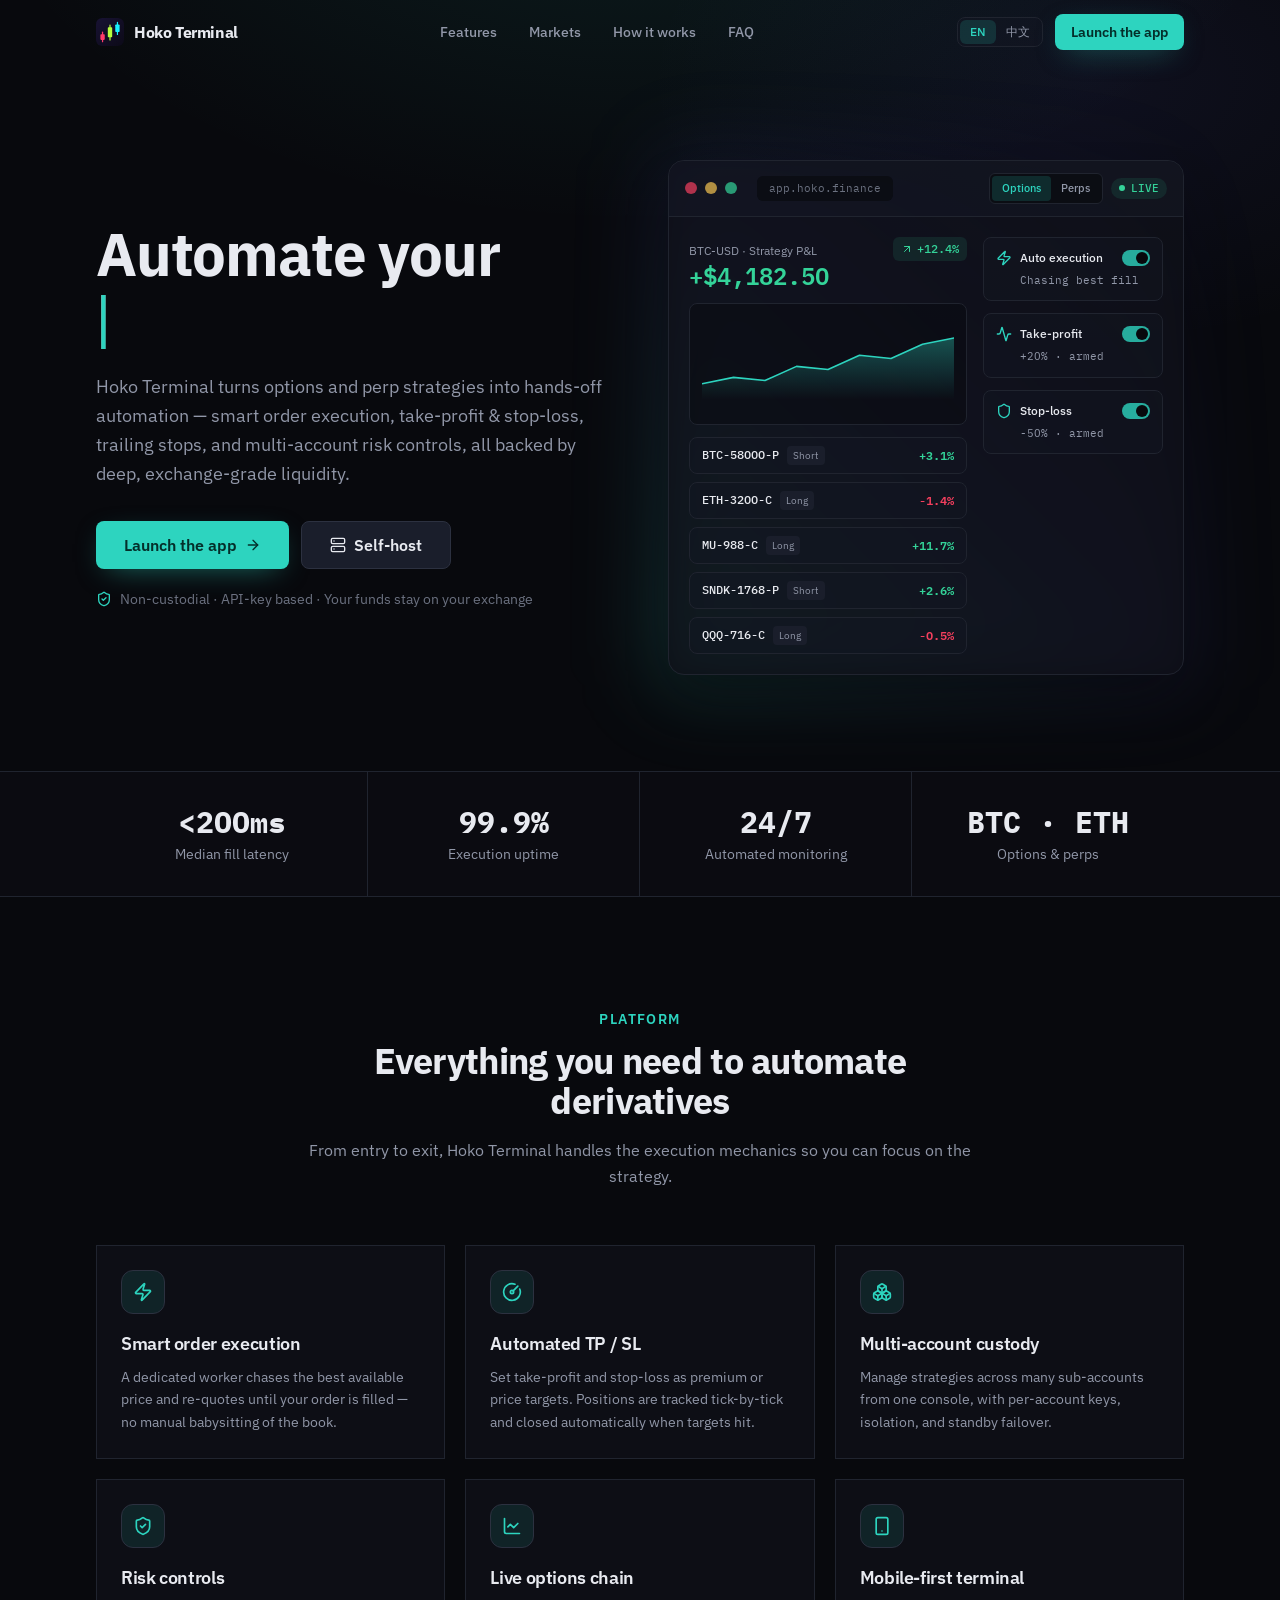
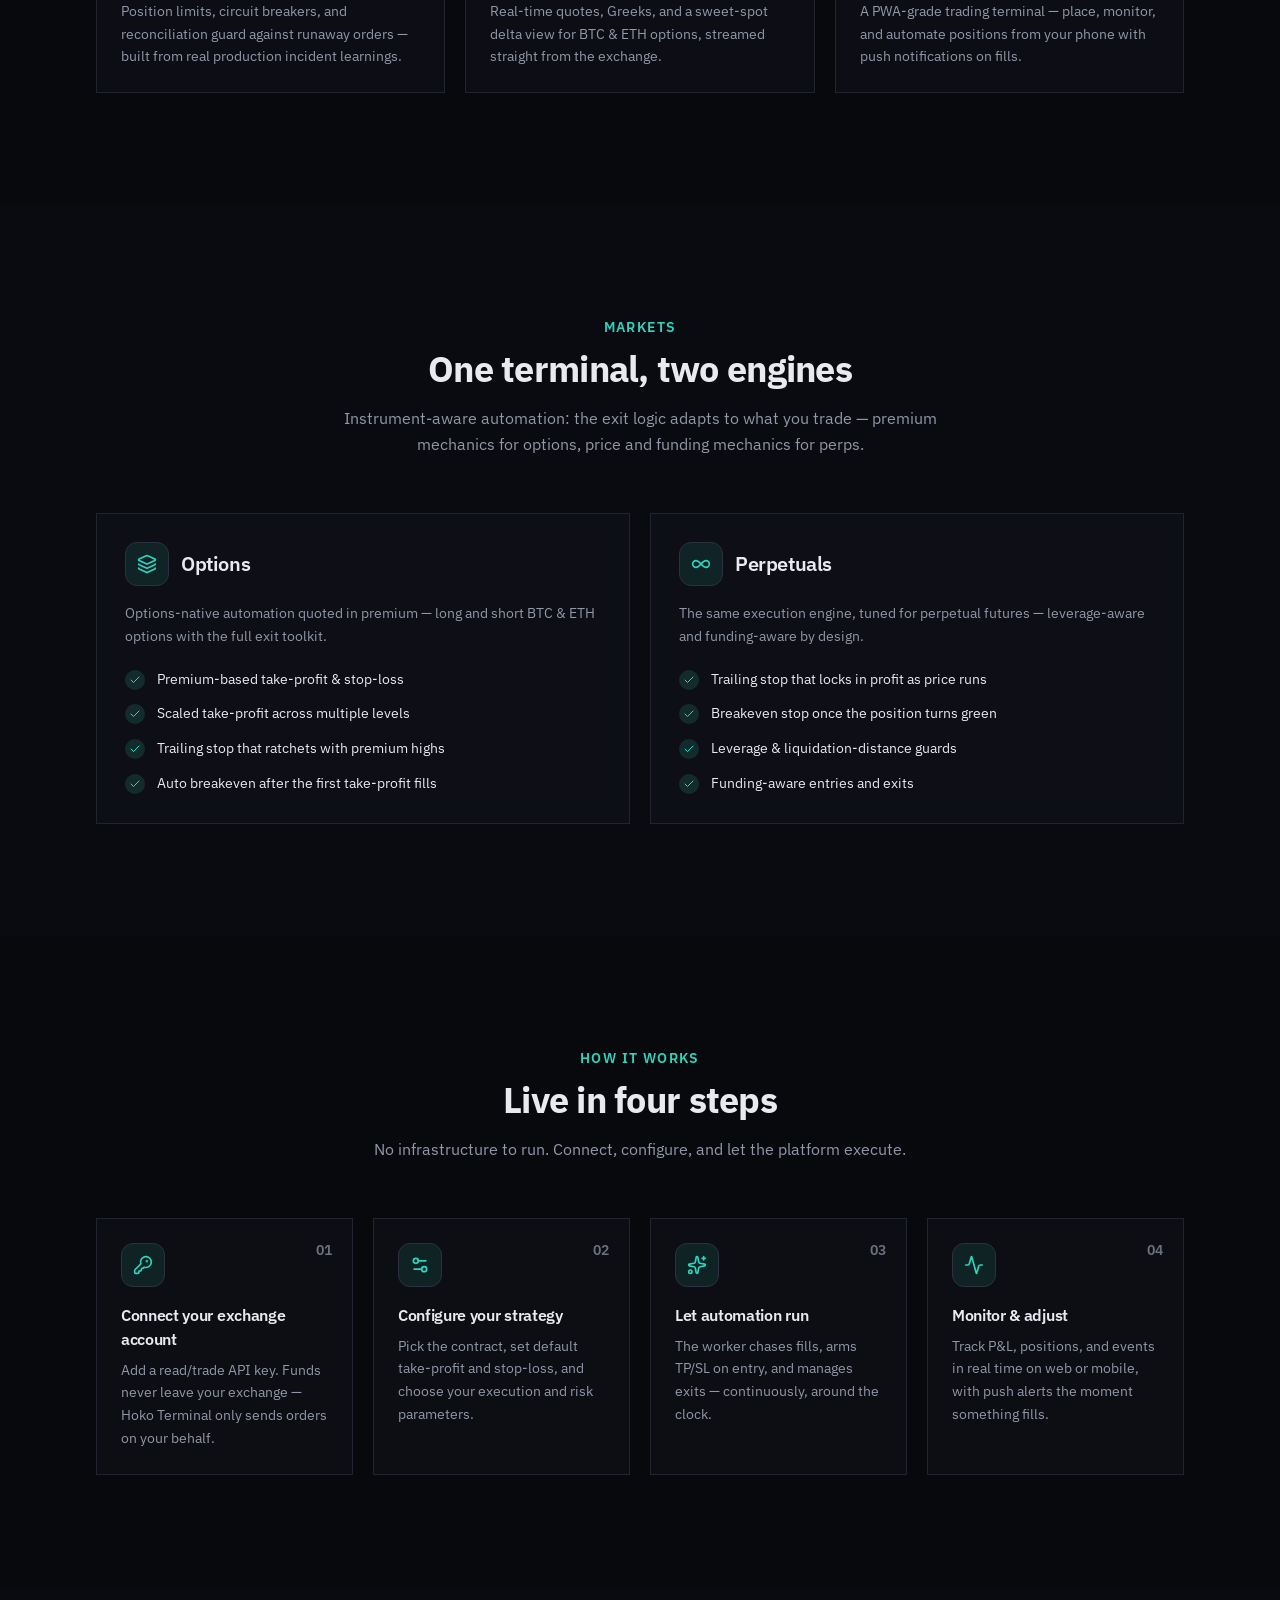
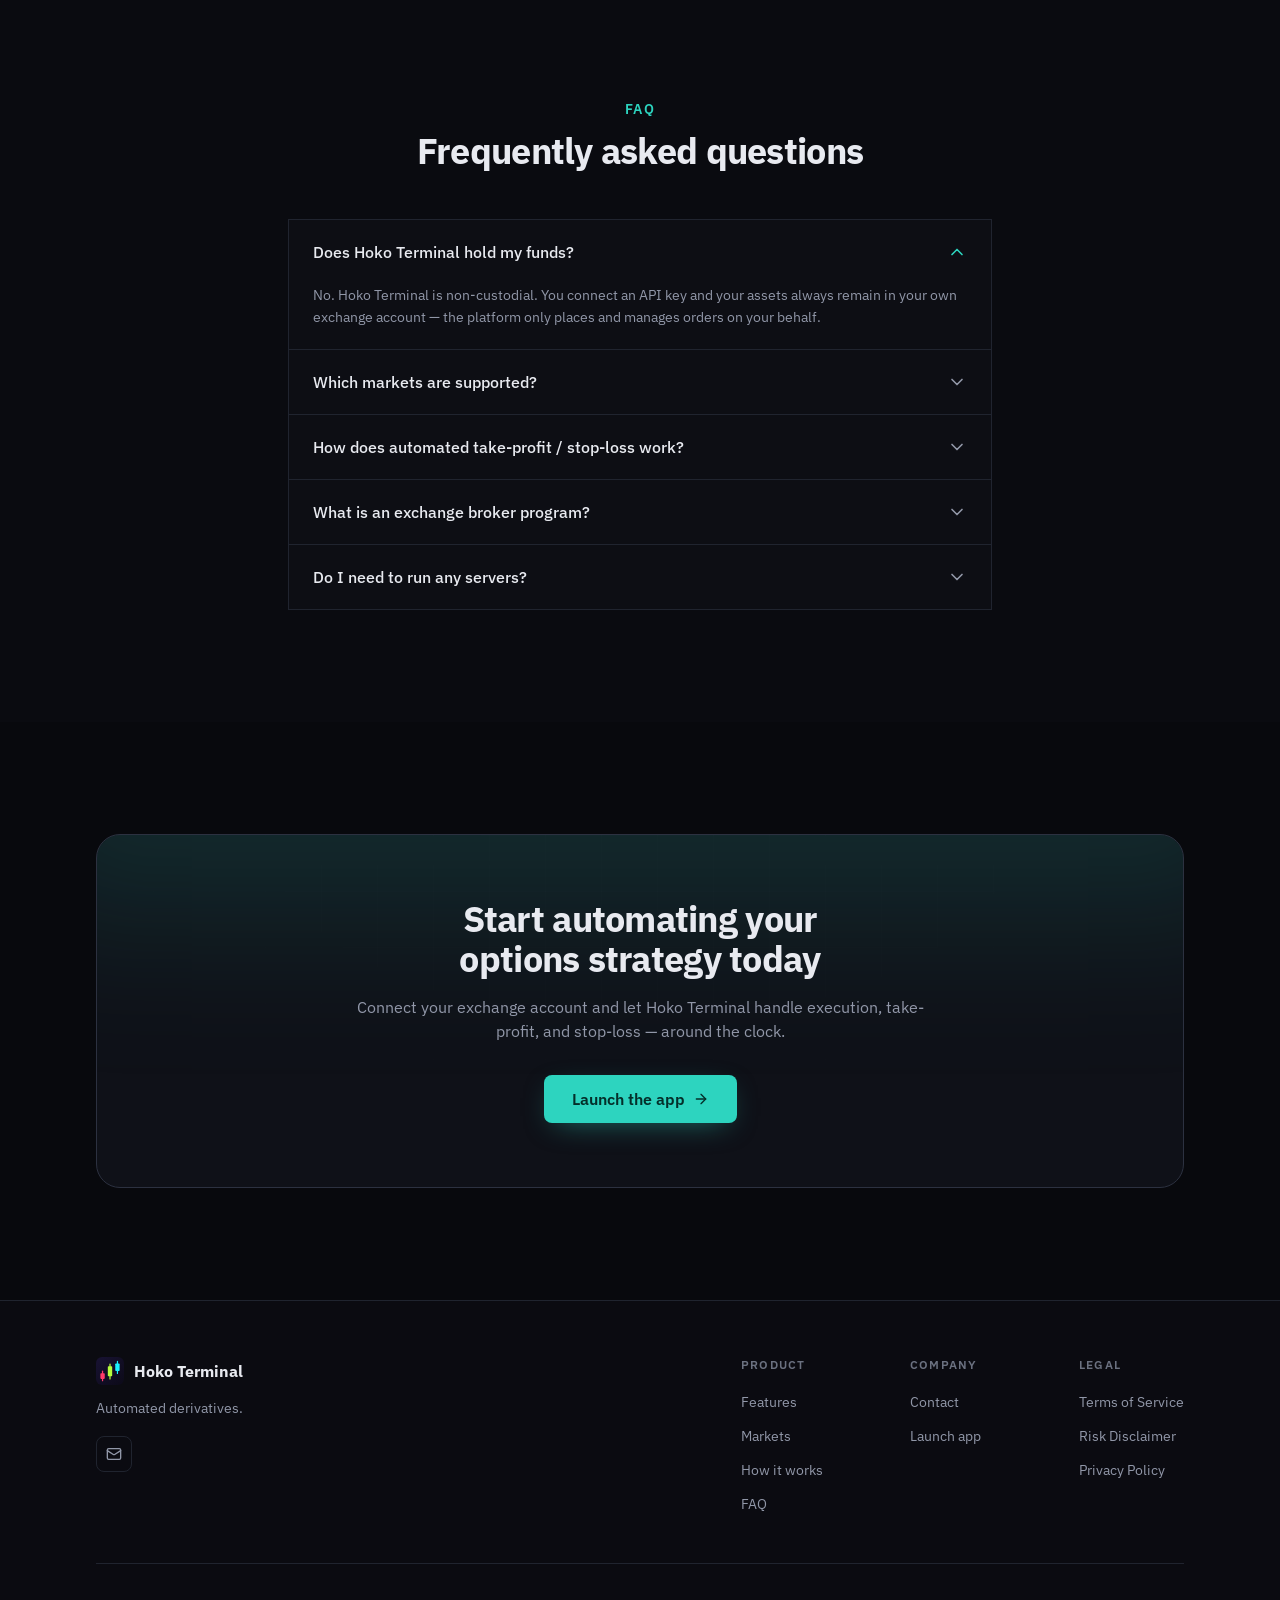
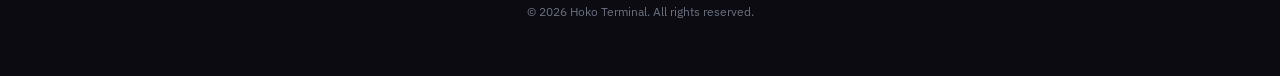
==== commit 8013bbd4: "chore: deployment." ====
--- a/index.html
+++ b/index.html
@@ -11,12 +11,13 @@
     <link rel="icon" type="image/svg+xml" href="/icon.svg" />
     <link rel="icon" type="image/png" sizes="32x32" href="/favicon-32.png" />
     <link rel="apple-touch-icon" href="/apple-touch-icon.png" />
-    <!-- 字体（IBM Plex Sans / Mono）自托管，见 src/fonts.css：
-         fonts.googleapis.com 在中国大陆不可达，挂 CDN 会让大陆访客静默
-         回落到系统字体。这里不要再加回 Google Fonts 的 <link>。 -->
-    <script type="module" crossorigin src="/assets/main-D2MiP73Y.js"></script>
-    <link rel="modulepreload" crossorigin href="/assets/styles-DfaN-a5T.js">
-    <link rel="stylesheet" crossorigin href="/assets/styles-CwAne7Uh.css">
+    <!-- Fonts (IBM Plex Sans / Mono) are self-hosted, see src/fonts.css:
+         fonts.googleapis.com is unreachable from mainland China, so a CDN
+         makes mainland visitors silently fall back to system fonts. Do not
+         add the Google Fonts <link> back here. -->
+    <script type="module" crossorigin src="/assets/main-C_vK1Gma.js"></script>
+    <link rel="modulepreload" crossorigin href="/assets/styles-DOmtTvUu.js">
+    <link rel="stylesheet" crossorigin href="/assets/styles-D-jwhyVt.css">
   </head>
   <body>
     <div id="root"></div>
--- a/assets/styles-D-jwhyVt.css
+++ b/assets/styles-D-jwhyVt.css
@@ -0,0 +1,2 @@
+/*! tailwindcss v4.3.3 | MIT License | https://tailwindcss.com */
+@layer properties{@supports (((-webkit-hyphens:none)) and (not (margin-trim:inline))) or ((-moz-orient:inline) and (not (color:rgb(from red r g b)))){*,:before,:after,::backdrop{--tw-translate-x:0;--tw-translate-y:0;--tw-translate-z:0;--tw-space-y-reverse:0;--tw-divide-y-reverse:0;--tw-border-style:solid;--tw-gradient-position:initial;--tw-gradient-from:#0000;--tw-gradient-via:#0000;--tw-gradient-to:#0000;--tw-gradient-stops:initial;--tw-gradient-via-stops:initial;--tw-gradient-from-position:0%;--tw-gradient-via-position:50%;--tw-gradient-to-position:100%;--tw-leading:initial;--tw-font-weight:initial;--tw-tracking:initial;--tw-shadow:0 0 #0000;--tw-shadow-color:initial;--tw-shadow-alpha:100%;--tw-inset-shadow:0 0 #0000;--tw-inset-shadow-color:initial;--tw-inset-shadow-alpha:100%;--tw-ring-color:initial;--tw-ring-shadow:0 0 #0000;--tw-inset-ring-color:initial;--tw-inset-ring-shadow:0 0 #0000;--tw-ring-inset:initial;--tw-ring-offset-width:0px;--tw-ring-offset-color:#fff;--tw-ring-offset-shadow:0 0 #0000;--tw-outline-style:solid;--tw-blur:initial;--tw-brightness:initial;--tw-contrast:initial;--tw-grayscale:initial;--tw-hue-rotate:initial;--tw-invert:initial;--tw-opacity:initial;--tw-saturate:initial;--tw-sepia:initial;--tw-drop-shadow:initial;--tw-drop-shadow-color:initial;--tw-drop-shadow-alpha:100%;--tw-drop-shadow-size:initial;--tw-duration:initial;--tw-divide-x-reverse:0}}}@layer theme{:root,:host{--font-sans:"IBM Plex Sans", "PingFang SC", "Microsoft YaHei", ui-sans-serif, system-ui, sans-serif;--font-mono:"Plex Num", "IBM Plex Mono", "SFMono-Regular", ui-monospace, monospace;--color-black:#000;--spacing:.25rem;--container-xs:20rem;--container-xl:36rem;--container-2xl:42rem;--container-3xl:48rem;--container-6xl:72rem;--text-xs:.75rem;--text-xs--line-height:calc(1 / .75);--text-sm:.875rem;--text-sm--line-height:calc(1.25 / .875);--text-base:1rem;--text-base--line-height:calc(1.5 / 1);--text-lg:1.125rem;--text-lg--line-height:calc(1.75 / 1.125);--text-xl:1.25rem;--text-xl--line-height:calc(1.75 / 1.25);--text-2xl:1.5rem;--text-2xl--line-height:calc(2 / 1.5);--text-3xl:1.875rem;--text-3xl--line-height:calc(2.25 / 1.875);--text-4xl:2.25rem;--text-4xl--line-height:calc(2.5 / 2.25);--text-5xl:3rem;--text-5xl--line-height:1;--text-6xl:3.75rem;--text-6xl--line-height:1;--font-weight-light:300;--font-weight-medium:500;--font-weight-semibold:600;--font-weight-bold:700;--tracking-tight:-.025em;--tracking-widest:.1em;--leading-relaxed:1.625;--radius-md:.375rem;--radius-lg:.5rem;--radius-xl:.75rem;--radius-2xl:1rem;--radius-3xl:1.5rem;--animate-pulse:pulse 2s cubic-bezier(.4, 0, .6, 1) infinite;--blur-2xl:40px;--blur-3xl:64px;--default-transition-duration:.15s;--default-transition-timing-function:cubic-bezier(.4, 0, .2, 1);--default-font-family:var(--font-sans);--default-mono-font-family:var(--font-mono);--color-bg:#08090d;--color-surface:#0f1118;--color-surface-2:#151823;--color-elevated:#1a1e2b;--color-border:#20242f;--color-border-strong:#2c3140;--color-fg:#e8eaf0;--color-muted:#9197a8;--color-faint:#6b7180;--color-accent:#2dd4bf;--color-accent-fg:#042f2a;--color-accent-2:#6366f1;--color-up:#34d399;--color-down:#f43f5e;--radius-card:1rem}}@layer base{*,:after,:before,::backdrop{box-sizing:border-box;border:0 solid;margin:0;padding:0}::file-selector-button{box-sizing:border-box;border:0 solid;margin:0;padding:0}html,:host{-webkit-text-size-adjust:100%;tab-size:4;line-height:1.5;font-family:var(--default-font-family,-apple-system, BlinkMacSystemFont, "Segoe UI", Roboto, "Helvetica Neue", "Noto Sans", Arial, sans-serif, "Apple Color Emoji", "Segoe UI Emoji", "Segoe UI Symbol", "Noto Color Emoji");font-feature-settings:var(--default-font-feature-settings,normal);font-variation-settings:var(--default-font-variation-settings,normal);-webkit-tap-highlight-color:transparent}hr{height:0;color:inherit;border-top-width:1px}abbr:where([title]){-webkit-text-decoration:underline dotted;text-decoration:underline dotted}h1,h2,h3,h4,h5,h6{font-size:inherit;font-weight:inherit}a{color:inherit;-webkit-text-decoration:inherit;-webkit-text-decoration:inherit;-webkit-text-decoration:inherit;-webkit-text-decoration:inherit;text-decoration:inherit}b,strong{font-weight:bolder}code,kbd,samp,pre{font-family:var(--default-mono-font-family,ui-monospace, SFMono-Regular, Menlo, Monaco, Consolas, "Liberation Mono", "Courier New", monospace);font-feature-settings:var(--default-mono-font-feature-settings,normal);font-variation-settings:var(--default-mono-font-variation-settings,normal);font-size:1em}small{font-size:80%}sub,sup{vertical-align:baseline;font-size:75%;line-height:0;position:relative}sub{bottom:-.25em}sup{top:-.5em}table{text-indent:0;border-color:inherit;border-collapse:collapse}:-moz-focusring:where(:not(iframe)){outline:auto}progress{vertical-align:baseline}summary{display:list-item}ol,ul,menu{list-style:none}img,svg,video,canvas,audio,iframe,embed,object{vertical-align:middle;display:block}img,video{max-width:100%;height:auto}button,input,select,optgroup,textarea{font:inherit;font-feature-settings:inherit;font-variation-settings:inherit;letter-spacing:inherit;color:inherit;opacity:1;background-color:#0000;border-radius:0}::file-selector-button{font:inherit;font-feature-settings:inherit;font-variation-settings:inherit;letter-spacing:inherit;color:inherit;opacity:1;background-color:#0000;border-radius:0}:where(select:is([multiple],[size])) optgroup{font-weight:bolder}:where(select:is([multiple],[size])) optgroup option{padding-inline-start:20px}::file-selector-button{margin-inline-end:4px}::placeholder{opacity:1}@supports (not ((-webkit-appearance:-apple-pay-button))) or (contain-intrinsic-size:1px){::placeholder{color:currentColor}@supports (color:color-mix(in lab, red, red)){::placeholder{color:color-mix(in oklab, currentcolor 50%, transparent)}}}textarea{resize:vertical}::-webkit-search-decoration{-webkit-appearance:none}::-webkit-date-and-time-value{min-height:1lh;text-align:inherit}::-webkit-datetime-edit{display:inline-flex}::-webkit-datetime-edit-fields-wrapper{padding:0}::-webkit-datetime-edit{padding-block:0}::-webkit-datetime-edit-year-field{padding-block:0}::-webkit-datetime-edit-month-field{padding-block:0}::-webkit-datetime-edit-day-field{padding-block:0}::-webkit-datetime-edit-hour-field{padding-block:0}::-webkit-datetime-edit-minute-field{padding-block:0}::-webkit-datetime-edit-second-field{padding-block:0}::-webkit-datetime-edit-millisecond-field{padding-block:0}::-webkit-datetime-edit-meridiem-field{padding-block:0}::-webkit-calendar-picker-indicator{line-height:1}:-moz-ui-invalid{box-shadow:none}button,input:where([type=button],[type=reset],[type=submit]){appearance:button}::file-selector-button{appearance:button}::-webkit-inner-spin-button{height:auto}::-webkit-outer-spin-button{height:auto}[hidden]:where(:not([hidden=until-found])){display:none!important}*{border-color:var(--color-border)}html{scroll-behavior:smooth}html,body{background:var(--color-bg);color:var(--color-fg);font-family:var(--font-sans);-webkit-font-smoothing:antialiased;text-rendering:optimizelegibility}body{background-image:radial-gradient(70rem 40rem at 50% -10rem,#2dd4bf1a,#0000 60%),radial-gradient(50rem 30rem at 85% 5rem,#6366f114,#0000 55%);background-repeat:no-repeat;min-height:100vh;margin:0}::selection{background:#2dd4bf4d}@supports (color:color-mix(in lab, red, red)){::selection{background:color-mix(in srgb, var(--color-accent) 30%, transparent)}}::selection{color:var(--color-fg)}h1,h2,h3,h4{letter-spacing:-.02em}button{cursor:pointer}button:disabled{cursor:not-allowed}}@layer components;@layer utilities{.pointer-events-none{pointer-events:none}.visible{visibility:visible}.sr-only{clip-path:inset(50%);white-space:nowrap;border-width:0;width:1px;height:1px;margin:-1px;padding:0;position:absolute;overflow:hidden}.absolute{position:absolute}.fixed{position:fixed}.relative{position:relative}.static{position:static}.-inset-4{inset:calc(var(--spacing) * -4)}.inset-0{inset:0}.-inset-x-20{inset-inline:calc(var(--spacing) * -20)}.inset-x-0{inset-inline:0}.-top-10{top:calc(var(--spacing) * -10)}.-top-24{top:calc(var(--spacing) * -24)}.top-0{top:0}.top-5{top:calc(var(--spacing) * 5)}.right-5{right:calc(var(--spacing) * 5)}.left-1\/2{left:50%}.-z-10{z-index:calc(10 * -1)}.z-50{z-index:50}.container{width:100%}@media (width>=40rem){.container{max-width:40rem}}@media (width>=48rem){.container{max-width:48rem}}@media (width>=64rem){.container{max-width:64rem}}@media (width>=80rem){.container{max-width:80rem}}@media (width>=96rem){.container{max-width:96rem}}.mx-1\.5{margin-inline:calc(var(--spacing) * 1.5)}.mx-auto{margin-inline:auto}.mt-0\.5{margin-top:calc(var(--spacing) * .5)}.mt-1{margin-top:var(--spacing)}.mt-1\.5{margin-top:calc(var(--spacing) * 1.5)}.mt-2{margin-top:calc(var(--spacing) * 2)}.mt-3{margin-top:calc(var(--spacing) * 3)}.mt-4{margin-top:calc(var(--spacing) * 4)}.mt-5{margin-top:calc(var(--spacing) * 5)}.mt-8{margin-top:calc(var(--spacing) * 8)}.mt-12{margin-top:calc(var(--spacing) * 12)}.mt-14{margin-top:calc(var(--spacing) * 14)}.mb-1\.5{margin-bottom:calc(var(--spacing) * 1.5)}.mb-2\.5{margin-bottom:calc(var(--spacing) * 2.5)}.mb-3{margin-bottom:calc(var(--spacing) * 3)}.mb-4{margin-bottom:calc(var(--spacing) * 4)}.mb-5{margin-bottom:calc(var(--spacing) * 5)}.mb-7{margin-bottom:calc(var(--spacing) * 7)}.mb-8{margin-bottom:calc(var(--spacing) * 8)}.-ml-0\.5{margin-left:calc(var(--spacing) * -.5)}.ml-3{margin-left:calc(var(--spacing) * 3)}.ml-auto{margin-left:auto}.block{display:block}.flex{display:flex}.grid{display:grid}.hidden{display:none}.inline-flex{display:inline-flex}.size-1\.5{width:calc(var(--spacing) * 1.5);height:calc(var(--spacing) * 1.5)}.size-3{width:calc(var(--spacing) * 3);height:calc(var(--spacing) * 3)}.size-3\.5{width:calc(var(--spacing) * 3.5);height:calc(var(--spacing) * 3.5)}.size-4{width:calc(var(--spacing) * 4);height:calc(var(--spacing) * 4)}.size-5{width:calc(var(--spacing) * 5);height:calc(var(--spacing) * 5)}.size-6{width:calc(var(--spacing) * 6);height:calc(var(--spacing) * 6)}.size-7{width:calc(var(--spacing) * 7);height:calc(var(--spacing) * 7)}.size-9{width:calc(var(--spacing) * 9);height:calc(var(--spacing) * 9)}.size-10{width:calc(var(--spacing) * 10);height:calc(var(--spacing) * 10)}.size-11{width:calc(var(--spacing) * 11);height:calc(var(--spacing) * 11)}.h-4{height:calc(var(--spacing) * 4)}.h-9{height:calc(var(--spacing) * 9)}.h-11{height:calc(var(--spacing) * 11)}.h-12{height:calc(var(--spacing) * 12)}.h-16{height:calc(var(--spacing) * 16)}.h-24{height:calc(var(--spacing) * 24)}.h-64{height:calc(var(--spacing) * 64)}.min-h-screen{min-height:100vh}.w-7{width:calc(var(--spacing) * 7)}.w-full{width:100%}.max-w-2xl{max-width:var(--container-2xl)}.max-w-3xl{max-width:var(--container-3xl)}.max-w-6xl{max-width:var(--container-6xl)}.max-w-180{max-width:calc(var(--spacing) * 180)}.max-w-xl{max-width:var(--container-xl)}.max-w-xs{max-width:var(--container-xs)}.shrink-0{flex-shrink:0}.-translate-x-1\/2{--tw-translate-x:calc(calc(1 / 2 * 100%) * -1);translate:var(--tw-translate-x) var(--tw-translate-y)}.rotate-180{rotate:180deg}.animate-caret{animation:1s step-end infinite caret-blink}.animate-fade-up{animation:.6s cubic-bezier(.16,1,.3,1) both fade-up}.animate-pulse{animation:var(--animate-pulse)}.scroll-mt-20{scroll-margin-top:calc(var(--spacing) * 20)}.grid-cols-2{grid-template-columns:repeat(2,minmax(0,1fr))}.grid-rows-\[0fr\]{grid-template-rows:0fr}.grid-rows-\[1fr\]{grid-template-rows:1fr}.flex-col{flex-direction:column}.flex-row{flex-direction:row}.items-baseline{align-items:baseline}.items-center{align-items:center}.justify-between{justify-content:space-between}.justify-center{justify-content:center}.justify-end{justify-content:flex-end}.justify-start{justify-content:flex-start}.gap-1{gap:var(--spacing)}.gap-1\.5{gap:calc(var(--spacing) * 1.5)}.gap-2{gap:calc(var(--spacing) * 2)}.gap-2\.5{gap:calc(var(--spacing) * 2.5)}.gap-3{gap:calc(var(--spacing) * 3)}.gap-4{gap:calc(var(--spacing) * 4)}.gap-5{gap:calc(var(--spacing) * 5)}.gap-8{gap:calc(var(--spacing) * 8)}.gap-10{gap:calc(var(--spacing) * 10)}.gap-12{gap:calc(var(--spacing) * 12)}.gap-14{gap:calc(var(--spacing) * 14)}:where(.space-y-2>:not(:last-child)){--tw-space-y-reverse:0;margin-block-start:calc(calc(var(--spacing) * 2) * var(--tw-space-y-reverse));margin-block-end:calc(calc(var(--spacing) * 2) * calc(1 - var(--tw-space-y-reverse)))}:where(.space-y-2\.5>:not(:last-child)){--tw-space-y-reverse:0;margin-block-start:calc(calc(var(--spacing) * 2.5) * var(--tw-space-y-reverse));margin-block-end:calc(calc(var(--spacing) * 2.5) * calc(1 - var(--tw-space-y-reverse)))}:where(.space-y-3>:not(:last-child)){--tw-space-y-reverse:0;margin-block-start:calc(calc(var(--spacing) * 3) * var(--tw-space-y-reverse));margin-block-end:calc(calc(var(--spacing) * 3) * calc(1 - var(--tw-space-y-reverse)))}:where(.space-y-5>:not(:last-child)){--tw-space-y-reverse:0;margin-block-start:calc(calc(var(--spacing) * 5) * var(--tw-space-y-reverse));margin-block-end:calc(calc(var(--spacing) * 5) * calc(1 - var(--tw-space-y-reverse)))}:where(.divide-y>:not(:last-child)){--tw-divide-y-reverse:0;border-bottom-style:var(--tw-border-style);border-top-style:var(--tw-border-style);border-top-width:calc(1px * var(--tw-divide-y-reverse));border-bottom-width:calc(1px * calc(1 - var(--tw-divide-y-reverse)))}:where(.divide-border>:not(:last-child)){border-color:var(--color-border)}.overflow-hidden{overflow:hidden}.rounded{border-radius:.25rem}.rounded-2xl{border-radius:var(--radius-2xl)}.rounded-3xl{border-radius:var(--radius-3xl)}.rounded-\[--radius-card\]{border-radius:--radius-card}.rounded-\[2rem\]{border-radius:2rem}.rounded-\[22\%\]{border-radius:22%}.rounded-full{border-radius:3.40282e38px}.rounded-lg{border-radius:var(--radius-lg)}.rounded-md{border-radius:var(--radius-md)}.rounded-xl{border-radius:var(--radius-xl)}.border{border-style:var(--tw-border-style);border-width:1px}.border-y{border-block-style:var(--tw-border-style);border-block-width:1px}.border-t{border-top-style:var(--tw-border-style);border-top-width:1px}.border-b{border-bottom-style:var(--tw-border-style);border-bottom-width:1px}.border-border{border-color:var(--color-border)}.border-border-strong{border-color:var(--color-border-strong)}.bg-\[\#f5c451\]\/70{background-color:oklab(84.3187% .0110193 .140794/.7)}.bg-accent{background-color:var(--color-accent)}.bg-accent\/10{background-color:#2dd4bf1a}@supports (color:color-mix(in lab, red, red)){.bg-accent\/10{background-color:color-mix(in oklab, var(--color-accent) 10%, transparent)}}.bg-accent\/15{background-color:#2dd4bf26}@supports (color:color-mix(in lab, red, red)){.bg-accent\/15{background-color:color-mix(in oklab, var(--color-accent) 15%, transparent)}}.bg-accent\/80{background-color:#2dd4bfcc}@supports (color:color-mix(in lab, red, red)){.bg-accent\/80{background-color:color-mix(in oklab, var(--color-accent) 80%, transparent)}}.bg-bg{background-color:var(--color-bg)}.bg-bg\/40{background-color:#08090d66}@supports (color:color-mix(in lab, red, red)){.bg-bg\/40{background-color:color-mix(in oklab, var(--color-bg) 40%, transparent)}}.bg-bg\/60{background-color:#08090d99}@supports (color:color-mix(in lab, red, red)){.bg-bg\/60{background-color:color-mix(in oklab, var(--color-bg) 60%, transparent)}}.bg-down\/70{background-color:#f43f5eb3}@supports (color:color-mix(in lab, red, red)){.bg-down\/70{background-color:color-mix(in oklab, var(--color-down) 70%, transparent)}}.bg-elevated{background-color:var(--color-elevated)}.bg-surface{background-color:var(--color-surface)}.bg-surface-2\/40{background-color:#15182366}@supports (color:color-mix(in lab, red, red)){.bg-surface-2\/40{background-color:color-mix(in oklab, var(--color-surface-2) 40%, transparent)}}.bg-surface-2\/60{background-color:#15182399}@supports (color:color-mix(in lab, red, red)){.bg-surface-2\/60{background-color:color-mix(in oklab, var(--color-surface-2) 60%, transparent)}}.bg-surface\/30{background-color:#0f11184d}@supports (color:color-mix(in lab, red, red)){.bg-surface\/30{background-color:color-mix(in oklab, var(--color-surface) 30%, transparent)}}.bg-surface\/40{background-color:#0f111866}@supports (color:color-mix(in lab, red, red)){.bg-surface\/40{background-color:color-mix(in oklab, var(--color-surface) 40%, transparent)}}.bg-surface\/60{background-color:#0f111899}@supports (color:color-mix(in lab, red, red)){.bg-surface\/60{background-color:color-mix(in oklab, var(--color-surface) 60%, transparent)}}.bg-up{background-color:var(--color-up)}.bg-up\/10{background-color:#34d3991a}@supports (color:color-mix(in lab, red, red)){.bg-up\/10{background-color:color-mix(in oklab, var(--color-up) 10%, transparent)}}.bg-up\/70{background-color:#34d399b3}@supports (color:color-mix(in lab, red, red)){.bg-up\/70{background-color:color-mix(in oklab, var(--color-up) 70%, transparent)}}.bg-linear-to-b{--tw-gradient-position:to bottom}@supports (background-image:linear-gradient(in lab, red, red)){.bg-linear-to-b{--tw-gradient-position:to bottom in oklab}}.bg-linear-to-b{background-image:linear-gradient(var(--tw-gradient-stops))}.bg-gradient-to-tr{--tw-gradient-position:to top right in oklab;background-image:linear-gradient(var(--tw-gradient-stops))}.grid-bg{background-image:linear-gradient(90deg,#ffffff06 1px,#0000 1px),linear-gradient(#ffffff06 1px,#0000 1px);background-size:56px 56px}.from-accent\/20{--tw-gradient-from:#2dd4bf33}@supports (color:color-mix(in lab, red, red)){.from-accent\/20{--tw-gradient-from:color-mix(in oklab, var(--color-accent) 20%, transparent)}}.from-accent\/20{--tw-gradient-stops:var(--tw-gradient-via-stops,var(--tw-gradient-position), var(--tw-gradient-from) var(--tw-gradient-from-position), var(--tw-gradient-to) var(--tw-gradient-to-position))}.via-accent-2\/10{--tw-gradient-via:#6366f11a}@supports (color:color-mix(in lab, red, red)){.via-accent-2\/10{--tw-gradient-via:color-mix(in oklab, var(--color-accent-2) 10%, transparent)}}.via-accent-2\/10{--tw-gradient-via-stops:var(--tw-gradient-position), var(--tw-gradient-from) var(--tw-gradient-from-position), var(--tw-gradient-via) var(--tw-gradient-via-position), var(--tw-gradient-to) var(--tw-gradient-to-position);--tw-gradient-stops:var(--tw-gradient-via-stops)}.to-transparent{--tw-gradient-to:transparent;--tw-gradient-stops:var(--tw-gradient-via-stops,var(--tw-gradient-position), var(--tw-gradient-from) var(--tw-gradient-from-position), var(--tw-gradient-to) var(--tw-gradient-to-position))}.mask-\[radial-gradient\(40rem_20rem_at_50\%_0\%\,black\,transparent\)\]{-webkit-mask-image:radial-gradient(40rem 20rem at 50% 0,#000,#0000);mask-image:radial-gradient(40rem 20rem at 50% 0,#000,#0000)}.mask-\[radial-gradient\(60rem_40rem_at_50\%_-5rem\,black\,transparent\)\]{-webkit-mask-image:radial-gradient(60rem 40rem at 50% -5rem,#000,#0000);mask-image:radial-gradient(60rem 40rem at 50% -5rem,#000,#0000)}.text-gradient{background:linear-gradient(100deg, var(--color-fg) 30%, var(--color-accent) 100%);color:#0000;-webkit-background-clip:text;background-clip:text}.p-0\.5{padding:calc(var(--spacing) * .5)}.p-3{padding:calc(var(--spacing) * 3)}.p-5{padding:calc(var(--spacing) * 5)}.p-6{padding:calc(var(--spacing) * 6)}.p-7{padding:calc(var(--spacing) * 7)}.px-1\.5{padding-inline:calc(var(--spacing) * 1.5)}.px-2{padding-inline:calc(var(--spacing) * 2)}.px-2\.5{padding-inline:calc(var(--spacing) * 2.5)}.px-3{padding-inline:calc(var(--spacing) * 3)}.px-4{padding-inline:calc(var(--spacing) * 4)}.px-5{padding-inline:calc(var(--spacing) * 5)}.px-6{padding-inline:calc(var(--spacing) * 6)}.px-7{padding-inline:calc(var(--spacing) * 7)}.py-0\.5{padding-block:calc(var(--spacing) * .5)}.py-1{padding-block:var(--spacing)}.py-1\.5{padding-block:calc(var(--spacing) * 1.5)}.py-2{padding-block:calc(var(--spacing) * 2)}.py-2\.5{padding-block:calc(var(--spacing) * 2.5)}.py-3{padding-block:calc(var(--spacing) * 3)}.py-4{padding-block:calc(var(--spacing) * 4)}.py-5{padding-block:calc(var(--spacing) * 5)}.py-8{padding-block:calc(var(--spacing) * 8)}.py-12{padding-block:calc(var(--spacing) * 12)}.py-14{padding-block:calc(var(--spacing) * 14)}.py-16{padding-block:calc(var(--spacing) * 16)}.py-20{padding-block:calc(var(--spacing) * 20)}.pt-6{padding-top:calc(var(--spacing) * 6)}.pt-16{padding-top:calc(var(--spacing) * 16)}.pt-32{padding-top:calc(var(--spacing) * 32)}.pb-5{padding-bottom:calc(var(--spacing) * 5)}.pb-16{padding-bottom:calc(var(--spacing) * 16)}.pl-6{padding-left:calc(var(--spacing) * 6)}.text-center{text-align:center}.text-left{text-align:left}.font-mono{font-family:var(--font-mono)}.text-2xl{font-size:var(--text-2xl);line-height:var(--tw-leading,var(--text-2xl--line-height))}.text-3xl{font-size:var(--text-3xl);line-height:var(--tw-leading,var(--text-3xl--line-height))}.text-4xl{font-size:var(--text-4xl);line-height:var(--tw-leading,var(--text-4xl--line-height))}.text-base{font-size:var(--text-base);line-height:var(--tw-leading,var(--text-base--line-height))}.text-lg{font-size:var(--text-lg);line-height:var(--tw-leading,var(--text-lg--line-height))}.text-sm{font-size:var(--text-sm);line-height:var(--tw-leading,var(--text-sm--line-height))}.text-xl{font-size:var(--text-xl);line-height:var(--tw-leading,var(--text-xl--line-height))}.text-xs{font-size:var(--text-xs);line-height:var(--tw-leading,var(--text-xs--line-height))}.text-\[10px\]{font-size:10px}.text-\[11px\]{font-size:11px}.text-\[13px\]{font-size:13px}.leading-\[1\.08\]{--tw-leading:1.08;line-height:1.08}.leading-\[1\.9\]{--tw-leading:1.9;line-height:1.9}.leading-relaxed{--tw-leading:var(--leading-relaxed);line-height:var(--leading-relaxed)}.font-bold{--tw-font-weight:var(--font-weight-bold);font-weight:var(--font-weight-bold)}.font-light{--tw-font-weight:var(--font-weight-light);font-weight:var(--font-weight-light)}.font-medium{--tw-font-weight:var(--font-weight-medium);font-weight:var(--font-weight-medium)}.font-semibold{--tw-font-weight:var(--font-weight-semibold);font-weight:var(--font-weight-semibold)}.tracking-tight{--tw-tracking:var(--tracking-tight);letter-spacing:var(--tracking-tight)}.tracking-widest{--tw-tracking:var(--tracking-widest);letter-spacing:var(--tracking-widest)}.text-balance{text-wrap:balance}.text-pretty{text-wrap:pretty}.whitespace-nowrap{white-space:nowrap}.text-accent{color:var(--color-accent)}.text-accent-fg{color:var(--color-accent-fg)}.text-down{color:var(--color-down)}.text-faint{color:var(--color-faint)}.text-fg{color:var(--color-fg)}.text-muted{color:var(--color-muted)}.text-up{color:var(--color-up)}.uppercase{text-transform:uppercase}.opacity-0{opacity:0}.opacity-40{opacity:.4}.opacity-100{opacity:1}.shadow-2xl{--tw-shadow:0 25px 50px -12px var(--tw-shadow-color,#00000040);box-shadow:var(--tw-inset-shadow), var(--tw-inset-ring-shadow), var(--tw-ring-offset-shadow), var(--tw-ring-shadow), var(--tw-shadow)}.shadow-\[0_8px_30px_-12px_rgba\(45\,212\,191\,0\.6\)\]{--tw-shadow:0 8px 30px -12px var(--tw-shadow-color,#2dd4bf99);box-shadow:var(--tw-inset-shadow), var(--tw-inset-ring-shadow), var(--tw-ring-offset-shadow), var(--tw-ring-shadow), var(--tw-shadow)}.shadow-lg{--tw-shadow:0 10px 15px -3px var(--tw-shadow-color,#0000001a), 0 4px 6px -4px var(--tw-shadow-color,#0000001a);box-shadow:var(--tw-inset-shadow), var(--tw-inset-ring-shadow), var(--tw-ring-offset-shadow), var(--tw-ring-shadow), var(--tw-shadow)}.shadow-black\/40{--tw-shadow-color:#0006}@supports (color:color-mix(in lab, red, red)){.shadow-black\/40{--tw-shadow-color:color-mix(in oklab, color-mix(in oklab, var(--color-black) 40%, transparent) var(--tw-shadow-alpha), transparent)}}.outline{outline-style:var(--tw-outline-style);outline-width:1px}.blur-2xl{--tw-blur:blur(var(--blur-2xl));filter:var(--tw-blur,) var(--tw-brightness,) var(--tw-contrast,) var(--tw-grayscale,) var(--tw-hue-rotate,) var(--tw-invert,) var(--tw-saturate,) var(--tw-sepia,) var(--tw-drop-shadow,)}.blur-3xl{--tw-blur:blur(var(--blur-3xl));filter:var(--tw-blur,) var(--tw-brightness,) var(--tw-contrast,) var(--tw-grayscale,) var(--tw-hue-rotate,) var(--tw-invert,) var(--tw-saturate,) var(--tw-sepia,) var(--tw-drop-shadow,)}.panel{background:#0f1118cc}@supports (color:color-mix(in lab, red, red)){.panel{background:color-mix(in srgb, var(--color-surface) 80%, transparent)}}.panel{border:1px solid var(--color-border);-webkit-backdrop-filter:blur(10px);backdrop-filter:blur(10px)}.transition-all{transition-property:all;transition-timing-function:var(--tw-ease,var(--default-transition-timing-function));transition-duration:var(--tw-duration,var(--default-transition-duration))}.transition-colors{transition-property:color,background-color,border-color,outline-color,text-decoration-color,fill,stroke,--tw-gradient-from,--tw-gradient-via,--tw-gradient-to;transition-timing-function:var(--tw-ease,var(--default-transition-timing-function));transition-duration:var(--tw-duration,var(--default-transition-duration))}.transition-opacity{transition-property:opacity;transition-timing-function:var(--tw-ease,var(--default-transition-timing-function));transition-duration:var(--tw-duration,var(--default-transition-duration))}.transition-transform{transition-property:transform,translate,scale,rotate;transition-timing-function:var(--tw-ease,var(--default-transition-timing-function));transition-duration:var(--tw-duration,var(--default-transition-duration))}.duration-150{--tw-duration:.15s;transition-duration:.15s}.duration-300{--tw-duration:.3s;transition-duration:.3s}.\[animation-delay\:120ms\]{animation-delay:.12s}.group-focus-within\:opacity-100:is(:where(.group):focus-within *){opacity:1}@media (hover:hover){.group-hover\:opacity-100:is(:where(.group):hover *){opacity:1}.hover\:-translate-y-1:hover{--tw-translate-y:calc(var(--spacing) * -1);translate:var(--tw-translate-x) var(--tw-translate-y)}.hover\:-translate-y-px:hover{--tw-translate-y:-1px;translate:var(--tw-translate-x) var(--tw-translate-y)}.hover\:border-accent\/60:hover{border-color:#2dd4bf99}@supports (color:color-mix(in lab, red, red)){.hover\:border-accent\/60:hover{border-color:color-mix(in oklab, var(--color-accent) 60%, transparent)}}.hover\:border-border-strong:hover{border-color:var(--color-border-strong)}.hover\:border-faint:hover{border-color:var(--color-faint)}.hover\:bg-accent\/90:hover{background-color:#2dd4bfe6}@supports (color:color-mix(in lab, red, red)){.hover\:bg-accent\/90:hover{background-color:color-mix(in oklab, var(--color-accent) 90%, transparent)}}.hover\:bg-surface-2:hover{background-color:var(--color-surface-2)}.hover\:bg-surface\/90:hover{background-color:#0f1118e6}@supports (color:color-mix(in lab, red, red)){.hover\:bg-surface\/90:hover{background-color:color-mix(in oklab, var(--color-surface) 90%, transparent)}}.hover\:text-accent:hover{color:var(--color-accent)}.hover\:text-fg:hover{color:var(--color-fg)}}.focus-visible\:ring-2:focus-visible{--tw-ring-shadow:var(--tw-ring-inset,) 0 0 0 calc(2px + var(--tw-ring-offset-width)) var(--tw-ring-color,currentcolor);box-shadow:var(--tw-inset-shadow), var(--tw-inset-ring-shadow), var(--tw-ring-offset-shadow), var(--tw-ring-shadow), var(--tw-shadow)}.focus-visible\:ring-accent\/60:focus-visible{--tw-ring-color:#2dd4bf99}@supports (color:color-mix(in lab, red, red)){.focus-visible\:ring-accent\/60:focus-visible{--tw-ring-color:color-mix(in oklab, var(--color-accent) 60%, transparent)}}.focus-visible\:ring-offset-2:focus-visible{--tw-ring-offset-width:2px;--tw-ring-offset-shadow:var(--tw-ring-inset,) 0 0 0 var(--tw-ring-offset-width) var(--tw-ring-offset-color)}.focus-visible\:ring-offset-bg:focus-visible{--tw-ring-offset-color:var(--color-bg)}.focus-visible\:outline-none:focus-visible{--tw-outline-style:none;outline-style:none}.disabled\:pointer-events-none:disabled{pointer-events:none}.disabled\:opacity-50:disabled{opacity:.5}@media (width>=40rem){.sm\:col-span-2{grid-column:span 2/span 2}.sm\:col-span-3{grid-column:span 3/span 3}.sm\:flex{display:flex}.sm\:grid-cols-2{grid-template-columns:repeat(2,minmax(0,1fr))}.sm\:grid-cols-3{grid-template-columns:repeat(3,minmax(0,1fr))}.sm\:grid-cols-5{grid-template-columns:repeat(5,minmax(0,1fr))}.sm\:flex-row{flex-direction:row}.sm\:gap-16{gap:calc(var(--spacing) * 16)}.sm\:px-8{padding-inline:calc(var(--spacing) * 8)}.sm\:px-16{padding-inline:calc(var(--spacing) * 16)}.sm\:py-16{padding-block:calc(var(--spacing) * 16)}.sm\:py-28{padding-block:calc(var(--spacing) * 28)}.sm\:pt-40{padding-top:calc(var(--spacing) * 40)}.sm\:pb-24{padding-bottom:calc(var(--spacing) * 24)}.sm\:text-3xl{font-size:var(--text-3xl);line-height:var(--tw-leading,var(--text-3xl--line-height))}.sm\:text-4xl{font-size:var(--text-4xl);line-height:var(--tw-leading,var(--text-4xl--line-height))}.sm\:text-5xl{font-size:var(--text-5xl);line-height:var(--tw-leading,var(--text-5xl--line-height))}}@media (width>=48rem){.md\:flex{display:flex}.md\:hidden{display:none}.md\:grid-cols-2{grid-template-columns:repeat(2,minmax(0,1fr))}.md\:flex-row{flex-direction:row}}@media (width>=64rem){.lg\:mx-0{margin-inline:0}.lg\:grid-cols-2{grid-template-columns:repeat(2,minmax(0,1fr))}.lg\:grid-cols-3{grid-template-columns:repeat(3,minmax(0,1fr))}.lg\:grid-cols-4{grid-template-columns:repeat(4,minmax(0,1fr))}.lg\:justify-start{justify-content:flex-start}:where(.lg\:divide-x>:not(:last-child)){--tw-divide-x-reverse:0;border-inline-style:var(--tw-border-style);border-inline-start-width:calc(1px * var(--tw-divide-x-reverse));border-inline-end-width:calc(1px * calc(1 - var(--tw-divide-x-reverse)))}.lg\:text-left{text-align:left}.lg\:text-6xl{font-size:var(--text-6xl);line-height:var(--tw-leading,var(--text-6xl--line-height))}}.\[\&_svg\]\:size-4 svg{width:calc(var(--spacing) * 4);height:calc(var(--spacing) * 4)}.\[\&_svg\]\:shrink-0 svg{flex-shrink:0}}@font-face{font-family:IBM Plex Sans;font-style:normal;font-display:swap;font-weight:400;src:url(/assets/ibm-plex-sans-latin-400-normal-CDDApCn2.woff2)format("woff2"),url(/assets/ibm-plex-sans-latin-400-normal-CYLoc0-x.woff)format("woff")}@font-face{font-family:IBM Plex Sans;font-style:normal;font-display:swap;font-weight:500;src:url(/assets/ibm-plex-sans-latin-500-normal-6ng42L7E.woff2)format("woff2"),url(/assets/ibm-plex-sans-latin-500-normal-BgVn5rGT.woff)format("woff")}@font-face{font-family:IBM Plex Sans;font-style:normal;font-display:swap;font-weight:600;src:url(/assets/ibm-plex-sans-latin-600-normal-CuJfVYMP.woff2)format("woff2"),url(/assets/ibm-plex-sans-latin-600-normal-Cu4Hd6ag.woff)format("woff")}@font-face{font-family:IBM Plex Sans;font-style:normal;font-display:swap;font-weight:700;src:url(/assets/ibm-plex-sans-latin-700-normal-Bxkt5Cjx.woff2)format("woff2"),url(/assets/ibm-plex-sans-latin-700-normal-Bth3BMcD.woff)format("woff")}@font-face{font-family:IBM Plex Mono;font-style:normal;font-display:swap;font-weight:400;src:url(/assets/ibm-plex-mono-latin-400-normal-DMJ8VG8y.woff2)format("woff2"),url(/assets/ibm-plex-mono-latin-400-normal-CvHOgSBP.woff)format("woff")}@font-face{font-family:IBM Plex Mono;font-style:normal;font-display:swap;font-weight:500;src:url(/assets/ibm-plex-mono-latin-500-normal-DSY6xOcd.woff2)format("woff2"),url(/assets/ibm-plex-mono-latin-500-normal-CB9ihrfo.woff)format("woff")}@font-face{font-family:IBM Plex Mono;font-style:normal;font-display:swap;font-weight:600;src:url(/assets/ibm-plex-mono-latin-600-normal-BgSNZQsw.woff2)format("woff2"),url(/assets/ibm-plex-mono-latin-600-normal-DWFSQ4vo.woff)format("woff")}@font-face{font-family:IBM Plex Mono;font-style:normal;font-display:swap;font-weight:700;src:url(/assets/ibm-plex-mono-latin-700-normal-7sUh57Bg.woff2)format("woff2"),url(/assets/ibm-plex-mono-latin-700-normal-CNHXzs6v.woff)format("woff")}@font-face{font-family:Plex Num;font-style:normal;font-display:swap;font-weight:400;src:url(/assets/ibm-plex-sans-latin-400-normal-CDDApCn2.woff2)format("woff2");unicode-range:U+30-39}@font-face{font-family:Plex Num;font-style:normal;font-display:swap;font-weight:500;src:url(/assets/ibm-plex-sans-latin-500-normal-6ng42L7E.woff2)format("woff2");unicode-range:U+30-39}@font-face{font-family:Plex Num;font-style:normal;font-display:swap;font-weight:600;src:url(/assets/ibm-plex-sans-latin-600-normal-CuJfVYMP.woff2)format("woff2");unicode-range:U+30-39}@font-face{font-family:Plex Num;font-style:normal;font-display:swap;font-weight:700;src:url(/assets/ibm-plex-sans-latin-700-normal-Bxkt5Cjx.woff2)format("woff2");unicode-range:U+30-39}@keyframes fade-up{0%{opacity:0;transform:translateY(12px)}to{opacity:1;transform:translateY(0)}}@keyframes marquee{0%{transform:translate(0)}to{transform:translate(-50%)}}@keyframes caret-blink{0%,45%{opacity:1}50%,to{opacity:0}}@property --tw-translate-x{syntax:"*";inherits:false;initial-value:0}@property --tw-translate-y{syntax:"*";inherits:false;initial-value:0}@property --tw-translate-z{syntax:"*";inherits:false;initial-value:0}@property --tw-space-y-reverse{syntax:"*";inherits:false;initial-value:0}@property --tw-divide-y-reverse{syntax:"*";inherits:false;initial-value:0}@property --tw-border-style{syntax:"*";inherits:false;initial-value:solid}@property --tw-gradient-position{syntax:"*";inherits:false}@property --tw-gradient-from{syntax:"<color>";inherits:false;initial-value:#0000}@property --tw-gradient-via{syntax:"<color>";inherits:false;initial-value:#0000}@property --tw-gradient-to{syntax:"<color>";inherits:false;initial-value:#0000}@property --tw-gradient-stops{syntax:"*";inherits:false}@property --tw-gradient-via-stops{syntax:"*";inherits:false}@property --tw-gradient-from-position{syntax:"<length-percentage>";inherits:false;initial-value:0%}@property --tw-gradient-via-position{syntax:"<length-percentage>";inherits:false;initial-value:50%}@property --tw-gradient-to-position{syntax:"<length-percentage>";inherits:false;initial-value:100%}@property --tw-leading{syntax:"*";inherits:false}@property --tw-font-weight{syntax:"*";inherits:false}@property --tw-tracking{syntax:"*";inherits:false}@property --tw-shadow{syntax:"*";inherits:false;initial-value:0 0 #0000}@property --tw-shadow-color{syntax:"*";inherits:false}@property --tw-shadow-alpha{syntax:"<percentage>";inherits:false;initial-value:100%}@property --tw-inset-shadow{syntax:"*";inherits:false;initial-value:0 0 #0000}@property --tw-inset-shadow-color{syntax:"*";inherits:false}@property --tw-inset-shadow-alpha{syntax:"<percentage>";inherits:false;initial-value:100%}@property --tw-ring-color{syntax:"*";inherits:false}@property --tw-ring-shadow{syntax:"*";inherits:false;initial-value:0 0 #0000}@property --tw-inset-ring-color{syntax:"*";inherits:false}@property --tw-inset-ring-shadow{syntax:"*";inherits:false;initial-value:0 0 #0000}@property --tw-ring-inset{syntax:"*";inherits:false}@property --tw-ring-offset-width{syntax:"<length>";inherits:false;initial-value:0}@property --tw-ring-offset-color{syntax:"*";inherits:false;initial-value:#fff}@property --tw-ring-offset-shadow{syntax:"*";inherits:false;initial-value:0 0 #0000}@property --tw-outline-style{syntax:"*";inherits:false;initial-value:solid}@property --tw-blur{syntax:"*";inherits:false}@property --tw-brightness{syntax:"*";inherits:false}@property --tw-contrast{syntax:"*";inherits:false}@property --tw-grayscale{syntax:"*";inherits:false}@property --tw-hue-rotate{syntax:"*";inherits:false}@property --tw-invert{syntax:"*";inherits:false}@property --tw-opacity{syntax:"*";inherits:false}@property --tw-saturate{syntax:"*";inherits:false}@property --tw-sepia{syntax:"*";inherits:false}@property --tw-drop-shadow{syntax:"*";inherits:false}@property --tw-drop-shadow-color{syntax:"*";inherits:false}@property --tw-drop-shadow-alpha{syntax:"<percentage>";inherits:false;initial-value:100%}@property --tw-drop-shadow-size{syntax:"*";inherits:false}@property --tw-duration{syntax:"*";inherits:false}@property --tw-divide-x-reverse{syntax:"*";inherits:false;initial-value:0}@keyframes pulse{50%{opacity:.5}}
